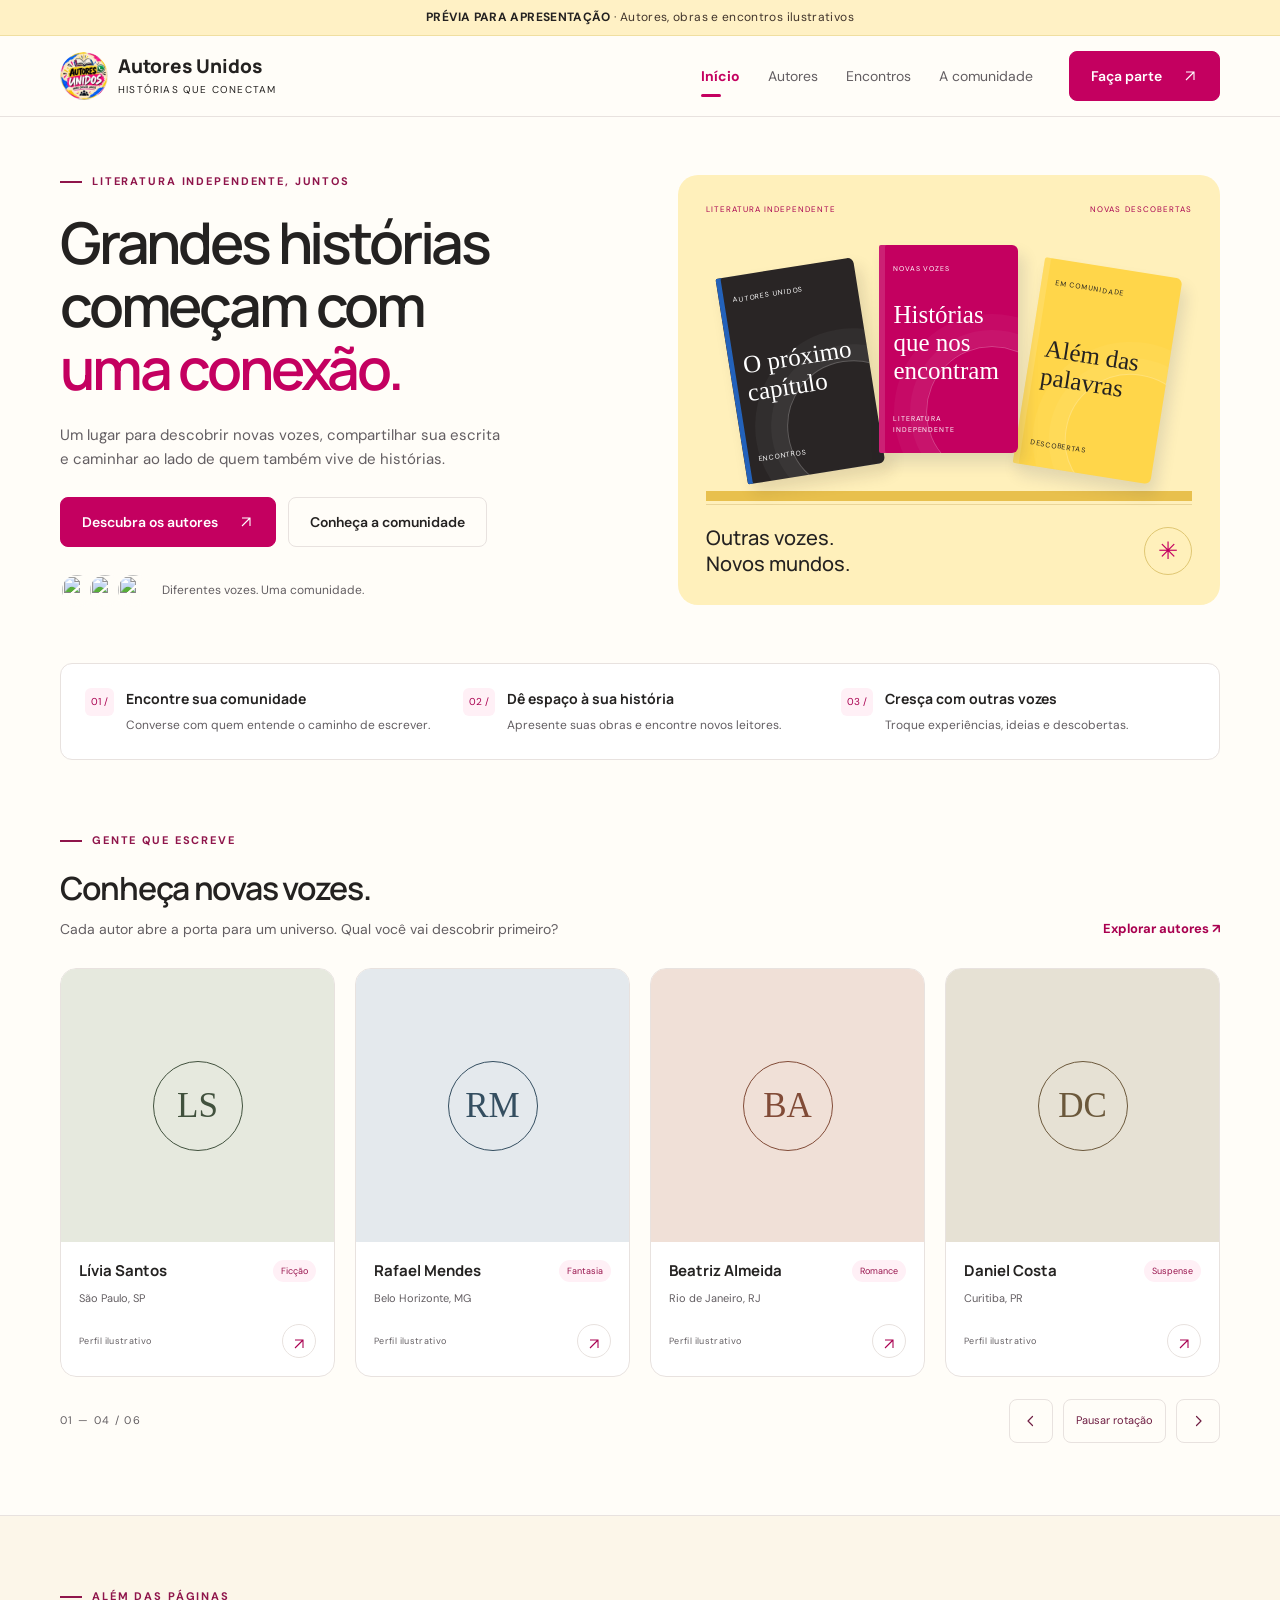
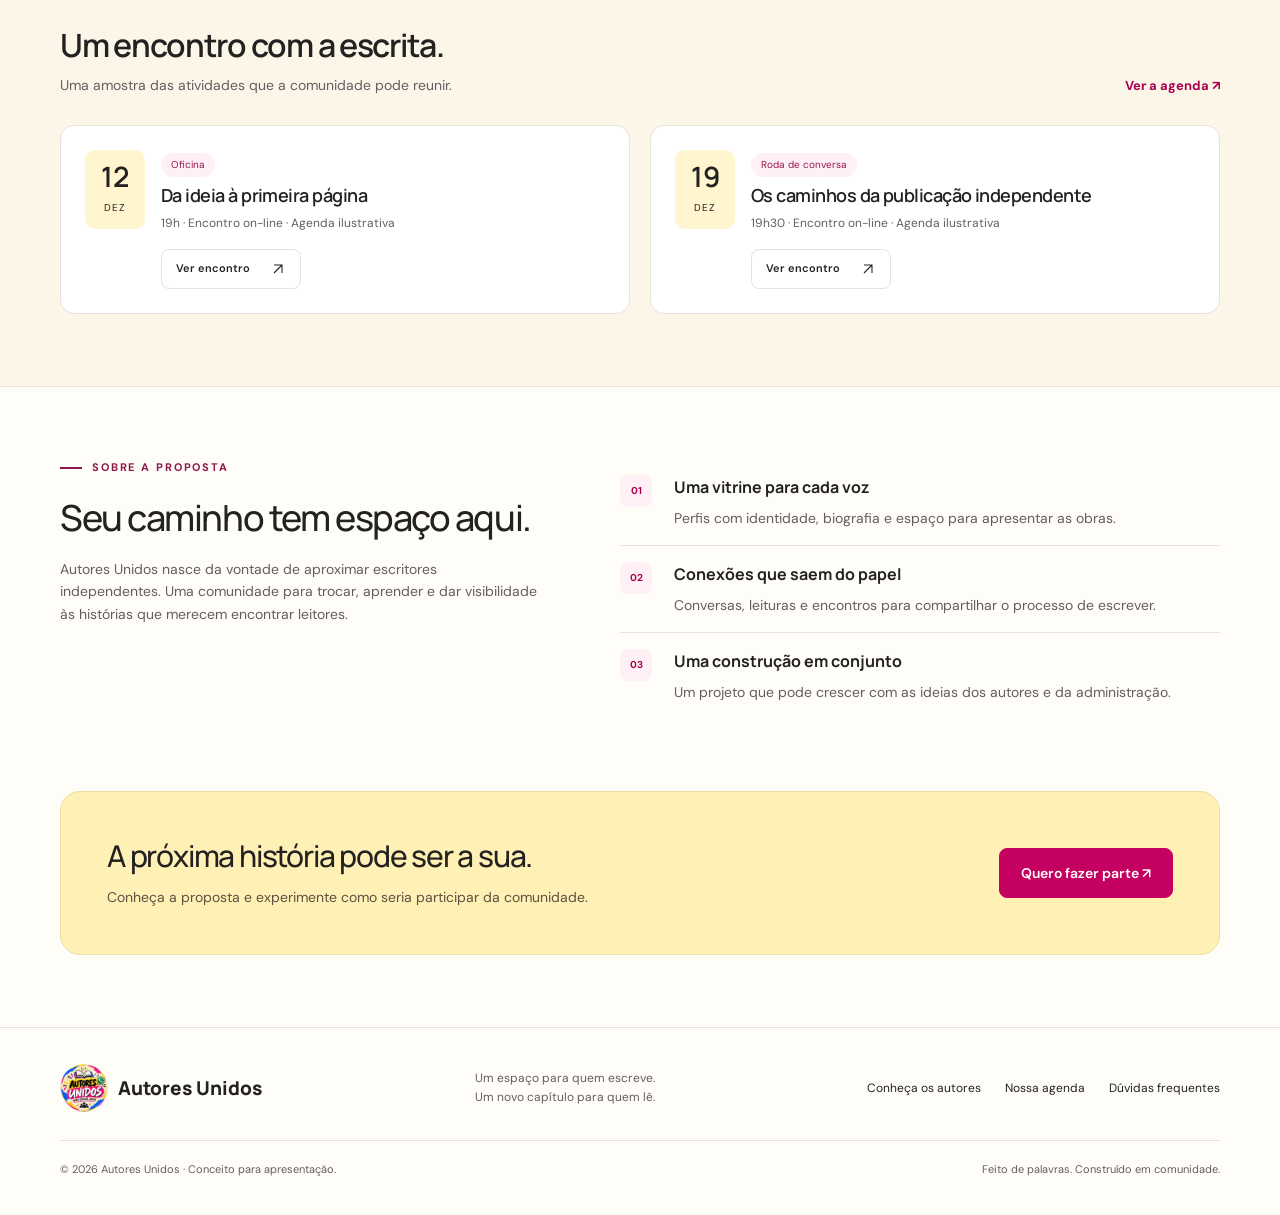
==== index.html @ 0a494c83 "Reequilibra identidade com rosa e amarelo predominantes e títulos em preto" ====
<!doctype html>
<html lang="pt-BR"><head><meta charset="utf-8"><meta name="viewport" content="width=device-width,initial-scale=1"><meta name="theme-color" content="#c40060"><meta name="description" content="Conheça a proposta do Autores Unidos: uma comunidade para descobrir escritores, compartilhar histórias e crescer juntos."><title>Histórias que conectam · Autores Unidos</title><link rel="stylesheet" href="styles.css?v=20261111-pink-yellow-v7"><script src="app.js?v=20261111-pink-yellow-v7" defer></script></head><body data-page="home"><div data-header></div><main id="conteudo">
<div class="wrap"><section class="hero home-hero"><div><div class="eyebrow">Literatura independente, juntos</div><h1>Grandes histórias<br>começam com<br><em>uma conexão.</em></h1><p>Um lugar para descobrir novas vozes, compartilhar sua escrita e caminhar ao lado de quem também vive de histórias.</p><div class="actions"><a class="button" href="autores.html">Descubra os autores <span aria-hidden="true">↗</span></a><a class="button light" href="participar.html">Conheça a comunidade</a></div><div class="hero-foot"><div class="home-avatars" aria-hidden="true"><img src="https://images.unsplash.com/photo-1494790108377-be9c29b29330?auto=format&fit=crop&crop=faces&w=80&h=80&q=80" alt="" width="34" height="34"><img src="https://images.unsplash.com/photo-1506794778202-cad84cf45f1d?auto=format&fit=crop&crop=faces&w=80&h=80&q=80" alt="" width="34" height="34"><img src="https://images.unsplash.com/photo-1531123897727-8f129e1688ce?auto=format&fit=crop&crop=faces&w=80&h=80&q=80" alt="" width="34" height="34"></div><span>Diferentes vozes. Uma comunidade.</span></div></div><div class="studio" aria-label="Ilustração de três livros fictícios"><div class="studio-top"><span>Literatura independente</span><span>Novas descobertas</span></div><div class="book-scene" aria-hidden="true"><div class="book"><small>Autores Unidos</small><strong>O próximo<br>capítulo</strong><small>Encontros</small></div><div class="book"><small>Novas vozes</small><strong>Histórias<br>que nos<br>encontram</strong><small>Literatura independente</small></div><div class="book"><small>Em comunidade</small><strong>Além das<br>palavras</strong><small>Descobertas</small></div></div><div class="studio-bottom"><strong>Outras vozes.<br>Novos mundos.</strong><span aria-hidden="true">✳</span></div></div></section><section class="values home-values" aria-label="Nossos pilares"><div class="value"><span class="number">01 /</span><div><h2>Encontre sua comunidade</h2><p>Converse com quem entende o caminho de escrever.</p></div></div><div class="value"><span class="number">02 /</span><div><h2>Dê espaço à sua história</h2><p>Apresente suas obras e encontre novos leitores.</p></div></div><div class="value"><span class="number">03 /</span><div><h2>Cresça com outras vozes</h2><p>Troque experiências, ideias e descobertas.</p></div></div></section><section class="section"><div class="section-head"><div><div class="eyebrow">Gente que escreve</div><h2>Conheça novas vozes.</h2><p>Cada autor abre a porta para um universo. Qual você vai descobrir primeiro?</p></div><a class="text-link" href="autores.html">Explorar autores ↗</a></div><div class="authors" data-authors="4"></div></section></div>
<section class="agenda-bg section"><div class="wrap"><div class="section-head"><div><div class="eyebrow">Além das páginas</div><h2>Um encontro com a escrita.</h2><p>Uma amostra das atividades que a comunidade pode reunir.</p></div><a class="text-link" href="encontros.html">Ver a agenda ↗</a></div><div class="home-agenda" data-events="2"></div></div></section>
<div class="wrap"><section class="section community home-about"><div><div class="eyebrow">Sobre a proposta</div><h2>Seu caminho tem espaço aqui.</h2><p>Autores Unidos nasce da vontade de aproximar escritores independentes. Uma comunidade para trocar, aprender e dar visibilidade às histórias que merecem encontrar leitores.</p></div><ol class="steps"><li><b>01</b><div><h3>Uma vitrine para cada voz</h3><p>Perfis com identidade, biografia e espaço para apresentar as obras.</p></div></li><li><b>02</b><div><h3>Conexões que saem do papel</h3><p>Conversas, leituras e encontros para compartilhar o processo de escrever.</p></div></li><li><b>03</b><div><h3>Uma construção em conjunto</h3><p>Um projeto que pode crescer com as ideias dos autores e da administração.</p></div></li></ol></section><section class="cta-panel"><div><h2>A próxima história pode ser a sua.</h2><p>Conheça a proposta e experimente como seria participar da comunidade.</p></div><a class="button lime" href="participar.html#cadastro">Quero fazer parte ↗</a></section></div></main><div data-footer></div></body></html>
---- styles.css ----
@import url('https://fonts.googleapis.com/css2?family=DM+Sans:wght@400;500;600;700&family=Manrope:wght@400;500;600;700;800&display=swap');
:root{--paper:#fffdf8;--white:#fff;--ink:#242221;--muted:#635e62;--accent:#a90050;--yellow:#ffd64a;--line:#e8e2df;--pink:#c40060;--soft:#f7f2ee;--radius:16px}*{box-sizing:border-box}body{margin:0;background:var(--paper);color:var(--ink);font-family:'DM Sans',sans-serif;line-height:1.6}h1,h2,h3,p{margin:0}h1,h2,h3,.brand{font-family:Manrope,sans-serif}a{color:inherit;text-decoration:none}button,input,select{font:inherit}button,a,input,select,summary{outline-offset:5px}button{cursor:pointer}button:focus-visible,a:focus-visible,input:focus-visible,select:focus-visible,summary:focus-visible{outline:3px solid var(--pink)}.wrap{width:min(1160px,calc(100% - 64px));margin:auto}.notice{background:var(--accent);color:white;text-align:center;padding:8px 16px;font-size:12px;letter-spacing:.03em}.notice b{color:var(--yellow)}header{border-bottom:1px solid var(--line);background:var(--paper);position:sticky;top:0;z-index:10}.nav{height:86px;display:flex;align-items:center;gap:36px}.brand{font-size:19px;font-weight:800;display:inline-flex;align-items:center;gap:10px;line-height:1.15}.brand svg{width:36px;height:36px;flex-shrink:0}.brand small{display:block;font:10px 'DM Sans',sans-serif;letter-spacing:.17em;margin-top:5px;text-transform:uppercase}.nav nav{display:flex;gap:28px;margin-left:auto;align-items:center}.nav nav a{font-size:14px;color:var(--muted)}.nav nav a[aria-current=page]{color:var(--accent);font-weight:700}.button{display:inline-flex;align-items:center;justify-content:center;gap:20px;background:var(--accent);color:#fff;border:1px solid var(--accent);border-radius:8px;padding:13px 21px;font-size:14px;font-weight:600;min-height:48px;transition:background .18s,transform .18s}.button:hover{background:#a30050;transform:translateY(-2px)}.button.light{background:transparent;color:var(--ink);border-color:var(--line)}.button.light:hover{background:var(--soft)}.button.lime{background:var(--yellow);border-color:var(--yellow);color:var(--accent)}.menu{display:none;background:none;border:1px solid var(--line);border-radius:8px;padding:9px 13px;margin-left:auto}.eyebrow{font-size:11px;letter-spacing:.17em;text-transform:uppercase;font-weight:700;color:var(--accent);display:flex;align-items:center;gap:10px;margin-bottom:20px}.eyebrow:before{content:'';width:22px;height:2px;background:currentColor}h1{font-size:clamp(38px,5.3vw,66px);line-height:1.09;letter-spacing:-.055em;font-weight:600}h1 em{font-style:normal;color:var(--accent)}.hero{display:grid;grid-template-columns:1.05fr 1fr;gap:60px;align-items:center;padding:70px 0}.hero p{color:var(--muted);font-size:16px;max-width:440px;margin:24px 0 28px}.actions{display:flex;gap:12px;flex-wrap:wrap}.hero-foot{display:flex;align-items:center;gap:12px;margin-top:30px;font-size:12px;color:var(--muted)}.dots{display:flex;padding-left:5px}.dots i{width:28px;height:28px;display:grid;place-items:center;font-style:normal;background:var(--accent);color:#fff;border:2px solid var(--paper);border-radius:50%;margin-left:-5px;font-size:9px}.dots i:nth-child(2){background:var(--pink)}.dots i:nth-child(3){background:#a90050}.studio{background:#fff1c8;min-height:450px;border-radius:100px 16px 16px 16px;padding:36px 30px 22px;position:relative;display:flex;flex-direction:column;justify-content:space-between}.studio-top{display:flex;justify-content:flex-end;color:var(--accent);font-size:10px;text-transform:uppercase;letter-spacing:.16em}.book-scene{display:flex;align-items:center;justify-content:center;gap:12px;padding:40px 12px 28px;position:relative;border-bottom:12px solid #e9bd37}.book{aspect-ratio:2/3;width:140px;border-radius:2px 6px 6px 2px;box-shadow:inset 6px 0 0 #ffffff20,6px 10px 15px #17285620;display:flex;flex-direction:column;justify-content:space-between;padding:18px 14px;background:var(--accent);color:#f7f0d9;position:relative;overflow:hidden}.book small{font-size:7px;letter-spacing:.12em;text-transform:uppercase;position:relative;z-index:1}.book strong{font-family:Georgia,serif;font-weight:400;line-height:1.12;font-size:25px;position:relative;z-index:1}.book:after{content:'';width:130px;height:130px;border:1px solid #ffffff40;border-radius:50%;position:absolute;bottom:-25px;right:-40px;box-shadow:0 0 0 16px #ffffff0a,0 0 0 32px #ffffff0a}.book:nth-child(1){transform:rotate(-9deg) translateY(12px);background:#b45435}.book:nth-child(2){transform:translateY(-10px);z-index:1}.book:nth-child(3){transform:rotate(9deg) translateY(12px);background:#d5b56b;color:#352f23}.book-scene .book{width:30%;min-width:0}.studio-bottom{display:flex;align-items:center;justify-content:space-between;padding-top:24px;font-size:12px;color:var(--accent);gap:16px}.studio-bottom strong{font-family:Manrope;font-size:20px;font-weight:500;line-height:1.3}.studio-bottom span{width:48px;height:48px;border:1px solid #dec778;border-radius:50%;display:grid;place-items:center;font-size:24px;flex:none}.values{border-top:1px solid var(--line);border-bottom:1px solid var(--line);display:grid;grid-template-columns:repeat(3,1fr);padding:26px 0;gap:32px}.value{display:flex;gap:18px;align-items:flex-start}.value .number{font-size:12px;color:var(--pink);padding-top:3px}.value h2{font-size:16px;margin-bottom:5px}.value p{font-size:13px;color:var(--muted)}.section{padding:72px 0}.section-head{display:flex;align-items:flex-end;justify-content:space-between;gap:20px;margin-bottom:28px}.section-head h2{font-size:32px;font-weight:600;letter-spacing:-.04em;line-height:1.2}.section-head p{color:var(--muted);font-size:14px;margin-top:10px}.text-link{font-size:13px;color:var(--accent);font-weight:700;white-space:nowrap}.text-link:hover{text-decoration:underline}.authors{display:grid;grid-template-columns:repeat(4,1fr);gap:20px}.author{background:var(--white);border:1px solid var(--line);border-radius:var(--radius);overflow:hidden}.portrait{height:164px;background:var(--soft);display:flex;align-items:center;justify-content:center;position:relative;overflow:hidden}.portrait .monogram{width:90px;height:90px;border:1px solid currentColor;border-radius:50%;display:grid;place-items:center;font-family:Georgia,serif;font-size:35px}.portrait:after{content:'';position:absolute;width:220px;height:220px;border:1px solid currentColor;opacity:.13;border-radius:50%;top:65px;left:-80px}.portrait small{position:absolute;top:12px;left:14px;font-size:9px;letter-spacing:.1em;text-transform:uppercase}.author-body{padding:20px}.author h3{font-size:16px}.author p{font-size:12px;color:var(--muted);margin:6px 0 18px}.tag{border:1px solid var(--line);border-radius:20px;font-size:10px;padding:3px 9px;display:inline-block}.author-bottom{display:flex;align-items:center;justify-content:space-between;gap:12px}.icon-button{border:1px solid var(--line);border-radius:50%;width:34px;height:34px;background:none;color:var(--accent);display:grid;place-items:center}.icon-button:hover{background:var(--yellow)}.agenda-bg{background:#faf5ee;border-block:1px solid var(--line)}.event{display:grid;grid-template-columns:70px 1fr auto;gap:28px;align-items:center;padding:24px 0;border-top:1px solid #e8e2df}.date{border:1px solid #e8dfd5;border-radius:10px;text-align:center;padding:10px 0;color:var(--accent)}.date strong{font:600 28px Manrope;display:block;line-height:1.2}.date span{font-size:10px;text-transform:uppercase;letter-spacing:.1em}.event h3{font-size:18px;font-weight:600;margin:7px 0}.event p{font-size:12px;color:var(--muted)}.event .tag{background:var(--paper)}.event>button{font-size:13px}.community{display:grid;grid-template-columns:.8fr 1fr;gap:80px;align-items:start}.community h2{font-size:38px;font-weight:500;line-height:1.15;letter-spacing:-.04em;margin-bottom:20px}.community p{color:var(--muted);font-size:14px}.steps{list-style:none;padding:0;margin:0}.steps li{display:flex;gap:22px;padding:20px 0;border-top:1px solid var(--line)}.steps b{color:var(--pink);font-size:13px}.steps h3{font-size:17px;margin-bottom:6px}.cta-panel{background:var(--accent);border-radius:20px;padding:46px;display:flex;align-items:center;justify-content:space-between;gap:28px;color:#fff;margin-bottom:72px}.cta-panel h2{font-size:30px;font-weight:500;letter-spacing:-.04em;line-height:1.2}.cta-panel p{font-size:14px;color:#e2eaff;margin-top:12px;max-width:500px}.cta-panel .button{flex:none}footer{border-top:1px solid var(--line);padding:36px 0}.footer-top{display:flex;align-items:center;justify-content:space-between;gap:24px}.footer-top p{font-size:12px;color:var(--muted);max-width:260px}.footer-links{display:flex;gap:24px;font-size:12px}.footer-bottom{border-top:1px solid var(--line);margin-top:28px;padding-top:20px;display:flex;justify-content:space-between;gap:16px;font-size:11px;color:var(--muted)}.page-head{padding:60px 0 34px;max-width:760px}.page-head h1{font-size:46px}.page-head p{color:var(--muted);margin-top:18px}.toolbar{display:flex;gap:12px;flex-wrap:wrap;margin-bottom:24px}.toolbar label{flex:1;min-width:180px}.toolbar input,.toolbar select{width:100%;min-height:48px;padding:12px 16px;border:1px solid var(--line);background:white;border-radius:8px;color:var(--ink)}.toolbar select{width:auto;min-width:160px}.sr-only{position:absolute;width:1px;height:1px;padding:0;overflow:hidden;clip:rect(0,0,0,0);white-space:nowrap;border:0}.results{font-size:12px;color:var(--muted);margin-bottom:20px}.empty{padding:40px;border:1px dashed var(--line);border-radius:12px;text-align:center;grid-column:1/-1}.participation{display:grid;grid-template-columns:1fr 1fr;gap:60px;padding-bottom:72px}.form-box{background:white;padding:32px;border:1px solid var(--line);border-radius:16px}.form-box h2{font-size:22px;margin-bottom:12px}.form-box p{font-size:13px;color:var(--muted);margin-bottom:24px}.field{display:block;margin:18px 0;font-size:13px;font-weight:600}.field input,.field select{display:block;width:100%;margin-top:8px;padding:12px;border:1px solid var(--line);border-radius:8px;min-height:48px;background:white;color:var(--ink)}.check{font-size:12px;display:flex;gap:10px;align-items:flex-start;margin:20px 0;color:var(--muted)}.check input{margin-top:4px}.form-box .button{width:100%}.success{border-left:3px solid var(--accent);background:var(--soft);padding:18px;margin-top:20px;font-size:14px}details{border-top:1px solid var(--line);padding:20px 0}summary{cursor:pointer;font-weight:600;font-size:14px}details p{margin-top:12px!important}.faq{margin-top:32px}.faq h2{margin-bottom:20px}dialog{border:1px solid var(--line);border-radius:18px;padding:0;width:min(560px,calc(100% - 32px));max-height:85dvh;color:var(--ink);background:var(--paper)}dialog::backdrop{background:#111d38c4;backdrop-filter:blur(4px)}.modal-head{display:flex;justify-content:space-between;align-items:center;padding:18px 24px;border-bottom:1px solid var(--line)}.modal-head p{font-size:11px;letter-spacing:.1em;text-transform:uppercase;color:var(--muted)}.modal-body{padding:28px}.modal-body h2{font-size:28px;letter-spacing:-.04em;line-height:1.2;margin:16px 0}.modal-body p{font-size:14px;color:var(--muted);margin:12px 0}.modal-body h3{font-size:16px;margin:24px 0 10px}.modal-body ul{padding-left:20px;font-size:14px;color:var(--muted)}.modal-body .book{width:110px;margin:16px 0}.modal-body .button{margin-top:12px}.demo-note{font-size:11px!important;background:#fff1c8;padding:12px;border-radius:6px;color:var(--accent)!important}.skip{position:fixed;top:-60px;left:12px;z-index:100;background:white;padding:10px}.skip:focus{top:10px}.catalogue{padding-bottom:72px}
@media(min-width:1500px){.hero{padding-block:90px}}@media(max-width:1000px){.hero{gap:30px}.studio{min-height:400px;padding:26px 20px}.book strong{font-size:20px}.authors{grid-template-columns:repeat(2,1fr)}.community{gap:40px}.nav{gap:20px}.nav nav{gap:18px}.nav>.button{padding-inline:14px}}@media(max-width:760px){.wrap{width:calc(100% - 40px)}.nav{height:72px}.nav>.button{display:none}.menu{display:block}.nav nav{display:none;position:absolute;top:72px;left:0;right:0;background:var(--paper);border-bottom:1px solid var(--line);padding:20px;flex-direction:column;align-items:stretch;gap:0}.nav nav.open{display:flex}.nav nav a{padding:12px}.hero{grid-template-columns:1fr;padding:42px 0;gap:34px}h1{max-width:540px}.hero p{max-width:100%}.studio{min-height:360px;border-radius:60px 12px 12px}.book-scene{max-width:420px;width:100%;margin:auto}.book strong{font-size:25px}.values{grid-template-columns:1fr;gap:22px}.value p{max-width:420px}.section{padding:46px 0}.section-head h2{font-size:28px}.section-head{align-items:start}.event{grid-template-columns:60px 1fr;gap:18px}.event>button{grid-column:2;justify-self:start;padding:8px 14px;min-height:44px}.community,.participation{grid-template-columns:1fr;gap:30px}.community h2{font-size:32px}.cta-panel{padding:28px;flex-direction:column;align-items:flex-start;margin-bottom:46px}.footer-top{flex-wrap:wrap}.footer-links{width:100%;flex-wrap:wrap}.footer-bottom{flex-direction:column}.page-head{padding-top:40px}.page-head h1{font-size:38px}.participation{padding-bottom:46px}.form-box{padding:24px}}@media(max-width:400px){.wrap{width:calc(100% - 32px)}.authors{grid-template-columns:1fr}.section-head{flex-direction:column;gap:12px}.book strong{font-size:20px}.studio{min-height:330px}.studio-bottom strong{font-size:18px}.studio-top{font-size:9px}.actions .button{width:100%}.toolbar select{width:100%}.brand{font-size:17px}.notice{font-size:10px}.cta-panel h2{font-size:26px}}@media(prefers-reduced-motion:reduce){*,*:before,*:after{scroll-behavior:auto!important;transition:none!important}}

/* Portraits are illustrative stock photographs for the presentation. */
.portrait{height:210px}.portrait img{position:absolute;inset:0;width:100%;height:100%;object-fit:cover;object-position:center top;display:block}.portrait img[hidden]{display:none}.portrait:after{display:none}.portrait small{z-index:1;background:#ffffffed;padding:4px 8px;border-radius:4px;color:var(--accent)}.profile-portrait{height:240px;overflow:hidden;border-radius:10px;margin-bottom:22px;background:var(--soft)}.profile-portrait img{display:block;width:100%;height:100%;object-fit:cover;object-position:center top}@media(max-width:400px){.portrait{height:240px}}

/* Homepage carousel keeps the catalogue unchanged. */
.carousel-viewport{overflow:hidden;border-radius:var(--radius)}.home-carousel .authors{display:flex;gap:20px;transition:transform .55s ease;will-change:transform}.home-carousel .author{flex:0 0 calc((100% - 60px)/4);min-width:0}.carousel-controls{display:flex;justify-content:space-between;align-items:center;gap:16px;margin-top:22px}.carousel-count{font-size:11px;letter-spacing:.12em;color:var(--muted);font-variant-numeric:tabular-nums}.carousel-buttons{display:flex;gap:10px;align-items:center}.carousel-button,.carousel-pause{border:1px solid var(--line);background:transparent;color:var(--accent);border-radius:8px;min-height:44px}.carousel-button{width:44px;display:grid;place-items:center}.carousel-button svg{width:18px;height:18px;fill:none;stroke:currentColor;stroke-width:1.6;stroke-linecap:round;stroke-linejoin:round}.carousel-pause{font-size:11px;padding:0 12px}.carousel-button:hover,.carousel-pause:hover{background:var(--soft)}@media(max-width:1000px){.home-carousel .author{flex-basis:calc((100% - 20px)/2)}}@media(max-width:400px){.home-carousel .author{flex-basis:100%}.carousel-controls{gap:8px}.carousel-buttons{gap:6px}.carousel-pause{padding-inline:8px}.carousel-count{font-size:10px}}[id]{scroll-margin-top:100px}
/* Editorial layouts for agenda and community. */
.subpage-intro{display:grid;grid-template-columns:1.15fr 1fr;gap:80px;align-items:end;padding:56px 0 40px}.subpage-intro h1{font-size:clamp(38px,4.6vw,56px)}.intro-aside{padding-bottom:6px}.intro-aside p{font-size:15px;color:var(--muted);max-width:420px;margin-bottom:20px}.featured-event{display:grid;grid-template-columns:.8fr 1.2fr;background:#faf5ee;border:1px solid var(--line);border-radius:20px;overflow:hidden}.featured-visual{background:var(--accent);color:var(--yellow);padding:28px;display:flex;align-items:center;flex-direction:column;justify-content:space-between;gap:24px;position:relative;overflow:hidden}.visual-label{font-size:9px;letter-spacing:.2em;z-index:1}.calendar-art{width:180px;background:var(--paper);color:var(--accent);border-radius:12px;box-shadow:12px 12px 0 #d6ad35;transform:rotate(-7deg);text-align:center;padding-bottom:18px;z-index:1}.calendar-art>span{display:block;border-bottom:1px solid var(--line);padding:12px;font-size:11px;letter-spacing:.2em}.calendar-art strong{font:500 96px/1.3 Manrope;letter-spacing:-.07em;padding-right:5px}.calendar-art small{display:block;font-size:10px;letter-spacing:.12em}.visual-caption{font-size:10px;color:#fbeaf1;z-index:1}.featured-visual:after{content:'';position:absolute;width:340px;height:340px;border:1px solid #ffffff1f;border-radius:50%;left:-170px;top:40px;box-shadow:0 0 0 50px #ffffff05,0 0 0 100px #ffffff05}.featured-copy{padding:40px 44px}.featured-copy .eyebrow{font-size:10px;margin-bottom:18px}.featured-copy h2{font-size:30px;line-height:1.2;font-weight:500;letter-spacing:-.035em}.featured-copy>p{font-size:14px;color:var(--muted);margin-top:18px;max-width:460px}.featured-meta{display:flex;flex-wrap:wrap;gap:8px 16px;margin:22px 0;font-size:10px;color:var(--accent)}.featured-meta span+span:before{content:'·';margin-right:16px}.agenda-filter{display:flex;flex-direction:column;gap:8px;min-width:215px}.agenda-filter label{font-size:11px;color:var(--muted)}.agenda-filter select{min-height:44px;border:1px solid var(--line);border-radius:8px;padding:10px 14px;background:white;color:var(--ink);font-size:13px}.meeting-grid{display:grid;grid-template-columns:repeat(3,1fr);gap:20px}.meeting-card{background:white;border:1px solid var(--line);border-radius:14px;padding:24px;display:flex;flex-direction:column;min-width:0}.meeting-top{display:flex;align-items:center;justify-content:space-between;gap:12px}.meeting-index{font-size:11px;color:#6b6268}.meeting-card .tag{background:var(--soft);border-color:transparent;font-size:10px}.meeting-date{display:flex;gap:12px;align-items:center;margin:24px 0 20px;color:var(--accent)}.meeting-date>strong{font:500 54px/1 Manrope;letter-spacing:-.07em}.meeting-date>span{font-size:11px;line-height:1.3;letter-spacing:.08em}.meeting-date small{display:block;font-size:10px;color:var(--muted);margin-top:5px}.meeting-card h3{font-size:20px;line-height:1.3;letter-spacing:-.035em;margin-bottom:14px}.meeting-card>p{font-size:13px;color:var(--muted);margin-bottom:24px}.meeting-bottom{margin-top:auto;padding-top:18px;border-top:1px solid var(--line);display:flex;align-items:center;gap:12px;justify-content:space-between}.meeting-bottom>span{font-size:10px;color:var(--muted)}.meeting-bottom .icon-button{width:40px;height:40px;flex:none}.meeting-bottom svg{width:16px;height:16px;fill:none;stroke:currentColor;stroke-width:1.5}.agenda-disclaimer{font-size:11px;color:var(--muted);margin-top:18px}.quiet-cta{padding:28px 0 48px;display:flex;gap:28px;align-items:center;justify-content:space-between;border-top:1px solid var(--line)}.quiet-cta h2{font-size:23px;line-height:1.3;font-weight:500;letter-spacing:-.03em}.quiet-cta p{font-size:13px;color:var(--muted);margin-top:10px}.quiet-cta .button{flex:none}.community-intro{display:grid;grid-template-columns:1.15fr 1fr;gap:64px;padding:56px 0 48px;align-items:center}.community-intro h1{font-size:clamp(36px,4.4vw,54px)}.community-intro>div>p{font-size:15px;color:var(--muted);margin:22px 0 26px;max-width:475px}.community-intro .actions{align-items:center;gap:22px}.community-board{background:#fff2c9;border-radius:16px;padding:28px;color:var(--accent)}.board-top{display:flex;align-items:center;justify-content:space-between;gap:16px;font-size:8px;letter-spacing:.13em;border-bottom:1px solid #e8d99d;padding-bottom:20px}.board-words{display:flex;flex-direction:column;font:500 clamp(25px,3vw,38px)/1.3 Manrope;letter-spacing:-.055em;padding:24px 0}.board-words>span:nth-child(2){color:#a90050}.board-words em{font:italic 1.1em Georgia;color:var(--pink)}.board-bottom{border-top:1px solid #e8d99d;padding-top:18px;display:flex;gap:16px;align-items:center}.board-bottom p{font-size:11px;line-height:1.5}.board-avatars{display:flex;padding-left:6px;flex:none}.board-avatars img{border-radius:50%;border:2px solid #fff2c9;object-fit:cover;margin-left:-6px}.community-benefits{border-block:1px solid var(--line);padding:30px 0;display:grid;grid-template-columns:repeat(3,1fr);gap:32px}.benefit-index{font-size:9px;letter-spacing:.12em;color:var(--pink)}.community-benefits h2{font-size:19px;font-weight:600;line-height:1.3;letter-spacing:-.03em;margin:14px 0 12px;max-width:260px}.community-benefits p{font-size:13px;color:var(--muted);max-width:310px}.join-layout{padding:64px 0;display:grid;grid-template-columns:1fr 1fr;gap:80px;align-items:start}.join-intro{padding-top:20px}.join-intro h2{font-size:36px;font-weight:500;letter-spacing:-.045em;line-height:1.2}.join-intro>p{font-size:14px;color:var(--muted);margin:20px 0 28px;max-width:420px}.join-checklist{padding:0;margin:0 0 28px;list-style:none;display:grid;gap:20px}.join-checklist li{display:flex;gap:14px;align-items:flex-start}.join-checklist li>span{width:28px;height:28px;border-radius:50%;background:var(--soft);display:grid;place-items:center;font-size:11px;color:var(--accent);flex:none}.join-checklist strong{font-size:13px}.join-checklist p{font-size:12px;color:var(--muted);margin-top:4px}.join-layout .form-box{padding:28px}.join-layout .form-box>p{margin-bottom:16px}.join-layout .field{margin:16px 0;font-size:12px}.join-layout .field input,.join-layout .field select{font-size:13px}.community-faq{padding:40px 0 64px;border-top:1px solid var(--line);display:grid;grid-template-columns:1fr 1.4fr;gap:80px}.community-faq h2{font-size:30px;font-weight:500;line-height:1.2;letter-spacing:-.04em}.community-faq>div>p{font-size:13px;color:var(--muted);margin-top:18px}.community-faq details:first-child{border-top:0;padding-top:0}.community-faq details p{font-size:13px;color:var(--muted)}.community-faq summary{font-size:13px}
/* Vector arrows avoid missing-glyph boxes on different operating systems. */
.button span[aria-hidden=true]{font-size:0;display:inline-block;width:16px;height:16px;flex:none;background:currentColor;mask:url("data:image/svg+xml,%3Csvg xmlns='http://www.w3.org/2000/svg' viewBox='0 0 24 24'%3E%3Cpath d='M6 18 18 6M6 6h12v12' fill='none' stroke='black' stroke-width='1.6'/%3E%3C/svg%3E") center/contain no-repeat}.icon-button[data-author]{font-size:0}.icon-button[data-author]:after{content:'';display:block;width:16px;height:16px;background:currentColor;mask:url("data:image/svg+xml,%3Csvg xmlns='http://www.w3.org/2000/svg' viewBox='0 0 24 24'%3E%3Cpath d='M6 18 18 6M6 6h12v12' fill='none' stroke='black' stroke-width='1.6'/%3E%3C/svg%3E") center/contain no-repeat}
@media(max-width:1000px){.subpage-intro{gap:40px}.featured-copy{padding:32px}.meeting-card{padding:20px}.meeting-card h3{font-size:18px}.community-intro{gap:36px}.join-layout,.community-faq{gap:40px}.board-top{font-size:7px}.board-words{font-size:32px}}
@media(max-width:760px){.subpage-intro{grid-template-columns:1fr;gap:20px;padding:36px 0 28px}.subpage-intro h1{font-size:40px}.intro-aside p{max-width:560px;font-size:14px}.featured-event{grid-template-columns:1fr}.featured-visual{min-height:290px;padding:24px}.calendar-art{width:150px}.calendar-art strong{font-size:76px}.calendar-art>span{padding:8px}.featured-copy{padding:28px}.featured-copy h2{font-size:27px}.meeting-grid{grid-template-columns:1fr}.meeting-card{padding:24px}.meeting-card h3{font-size:22px}.meeting-date{margin-block:20px 16px}.agenda-section .section-head{flex-direction:column;align-items:stretch}.agenda-filter{max-width:100%}.quiet-cta{flex-direction:column;align-items:flex-start;padding-bottom:36px}.quiet-cta h2{font-size:22px}.community-intro{grid-template-columns:1fr;padding:36px 0;gap:30px}.community-intro h1{font-size:38px}.community-board{padding:24px}.board-words{font-size:37px}.community-benefits{grid-template-columns:1fr;gap:24px;padding-block:28px}.community-benefits h2,.community-benefits p{max-width:none}.community-benefits h2{margin-block:10px}.join-layout{grid-template-columns:1fr;padding:40px 0;gap:28px}.join-intro{padding:0}.join-intro h2{font-size:31px}.join-layout .form-box{padding:24px}.community-faq{grid-template-columns:1fr;gap:30px;padding-bottom:40px}.community-faq h2 br{display:none}.board-top{font-size:8px}}
@media(max-width:400px){.community-intro h1,.subpage-intro h1{font-size:34px}.community-intro .actions{align-items:flex-start;flex-direction:column;gap:16px}.board-top{flex-direction:column;align-items:flex-start;gap:8px}.board-words{font-size:32px}.featured-copy{padding:24px}.featured-copy h2{font-size:24px}.featured-meta{gap:8px}.featured-meta span+span:before{margin-right:8px}.meeting-card h3{font-size:20px}.quiet-cta .button{width:100%;font-size:13px}}

/* Taller portrait frames preserve the face-focused source framing. */
.portrait{height:auto;aspect-ratio:1/1}.profile-portrait{height:320px}.profile-portrait img{object-fit:contain;background:var(--soft)}@media(max-width:400px){.portrait{height:auto;aspect-ratio:1/1}}
/* Autores Unidos identity: pink and yellow lead; blue is a minor detail of the original mark. */
.brand-logo{width:48px;height:48px;object-fit:contain;border-radius:50%;flex:none}.nav{height:80px}.button{background:var(--pink);border-color:var(--pink)}.button:hover{background:#a30050;border-color:#a30050}.button.light{background:transparent;border-color:var(--line);color:var(--ink)}.button.light:hover{background:var(--soft);border-color:var(--line)}.button.lime{background:var(--yellow);border-color:var(--yellow);color:#242221}.button.lime:hover{background:#ffcc22;border-color:#ffcc22}.notice{background:#fff1c5}.notice b{color:#242221}.nav nav a[aria-current=page]{position:relative;color:var(--accent)}.nav nav a[aria-current=page]:after{content:'';height:3px;width:20px;background:var(--pink);position:absolute;left:0;bottom:-10px;border-radius:2px}.nav nav a:hover,.text-link:hover{color:var(--pink)}.brand small{letter-spacing:.12em}.home-hero{padding:56px 0;gap:48px}.home-hero h1{font-size:clamp(40px,4.5vw,60px);font-weight:600;line-height:1.1}.home-hero h1 em{color:var(--pink)}.home-hero p{margin:22px 0 26px;max-width:440px;font-size:15px}.home-hero .studio{background:#fff0bb;border-radius:20px;min-height:430px;padding:28px}.studio-top{justify-content:space-between;gap:20px;font-size:8px;letter-spacing:.13em}.studio-bottom{border-top:1px solid #ead599;color:var(--ink);padding-top:20px}.studio-bottom>span{color:var(--pink);border-color:#e0c773}.book-scene{padding-top:36px;padding-bottom:28px;border-bottom:10px solid #e8c04d;gap:12px}.book-scene .book:nth-child(1){background:#a90050;color:white}.book-scene .book:nth-child(2){background:#c40060;color:white}.book-scene .book:nth-child(3){background:#ffd64a;color:#242221}.home-avatars{display:flex;padding-left:6px}.home-avatars img{object-fit:cover;border-radius:50%;border:2px solid var(--paper);margin-left:-6px}.hero-foot{gap:12px;margin-top:26px}.home-values{background:white;border:1px solid var(--line);border-radius:12px;padding:24px;gap:24px}.home-values .number{background:#fff0f6;color:var(--pink);border-radius:6px;padding:6px;font-size:10px}.home-values .value{gap:12px}.home-values h2{font-size:14px}.home-values p{font-size:12px}.home-agenda{display:grid;grid-template-columns:1fr 1fr;gap:20px}.home-agenda .event{grid-template-columns:60px 1fr;background:white;border:1px solid var(--line);border-radius:14px;padding:24px;gap:16px}.home-agenda .event h3{font-size:18px;line-height:1.3;letter-spacing:-.03em}.home-agenda .event>button{grid-column:2;justify-self:start;min-height:40px;padding:8px 14px;font-size:11px}.home-agenda .date{align-self:start;background:#fff5ce;border:0;color:#242221}.home-agenda .tag{background:#fff0f6;border-color:transparent;color:var(--accent)}.home-about .steps li{border-top:0;padding:16px 0}.home-about .steps li+li{border-top:1px solid var(--line)}.home-about .steps b{background:#fff0f6;width:32px;height:32px;display:grid;place-items:center;flex:none;border-radius:8px;font-size:10px}.home-about .steps h3{font-size:16px}.home-about h2{font-size:36px}.author{transition:border-color .2s,box-shadow .2s}.author:hover{border-color:#e0b4c7;box-shadow:0 8px 26px #24222109}.author-body{padding:18px}.author-title{display:flex;align-items:center;justify-content:space-between;gap:8px}.author-title h3{font-size:15px;line-height:1.3}.author-title .tag{font-size:9px;padding:3px 7px;white-space:nowrap;flex:none;background:#fff0f6;border-color:transparent;color:var(--accent)}.author p.author-city{font-size:11px;margin:8px 0 16px}.profile-note{font-size:9px;color:var(--muted);letter-spacing:.04em}.authors-intro{display:grid;grid-template-columns:1.3fr 1fr;align-items:center;gap:70px;padding:52px 0 38px}.authors-intro h1{font-size:clamp(36px,4.2vw,52px);line-height:1.13}.authors-intro p{font-size:14px;color:var(--muted);max-width:520px;margin-top:20px}.authors-invitation{border-left:3px solid var(--yellow);padding:10px 0 10px 30px}.authors-invitation>span{display:block;font-size:9px;color:var(--accent);letter-spacing:.15em;margin-bottom:16px}.authors-invitation strong{font:500 28px/1.3 Manrope;letter-spacing:-.04em;display:block;margin-bottom:20px}.authors-invitation a{font-size:11px}.discovery-search{padding:26px 28px;background:#a90050;color:white;border-radius:14px}.discovery-search h2{font-size:21px;font-weight:500;letter-spacing:-.025em}.discovery-search p{font-size:12px;color:#635e62;margin-top:7px}.discovery-search .toolbar{margin:20px 0 0;gap:12px;flex-wrap:nowrap}.discovery-search input{min-height:50px;font-size:13px}.discovery-search select{font-size:13px;min-height:50px;width:210px}.discovery-search input::placeholder{color:#6b6268}.catalogue-heading{display:flex;justify-content:space-between;align-items:center;gap:20px;margin:24px 0}.catalogue-heading .results{margin:0}.clear-filters{background:none;border:0;color:var(--accent);font-size:12px;text-decoration:underline;text-underline-offset:3px;padding:8px 0}.clear-filters:hover{color:var(--pink)}.catalogue-grid{grid-template-columns:repeat(3,minmax(0,1fr));gap:24px}.catalog-author .author-body{padding:22px;display:flex;flex-direction:column;flex:1}.catalog-author{display:flex;flex-direction:column}.catalog-author .author-title h3{font-size:18px}.catalog-author .portrait{flex:none}.catalog-author p.author-bio{font-size:12px;line-height:1.6;color:var(--muted);margin:0 0 20px}.author-book{border-top:1px solid var(--line);padding-top:16px;margin-top:auto;margin-bottom:20px}.author-book small{font-size:9px;color:var(--muted);display:block;margin-bottom:5px}.author-book strong{font-size:12px;font-weight:500}.catalog-author .author-bottom{border-top:1px solid var(--line);padding-top:14px}.profile-button{display:inline-flex;align-items:center;gap:12px;border:0;background:none;color:var(--accent);font-size:11px;font-weight:600;padding:8px 0}.profile-button:hover{color:var(--pink)}.profile-button span{font-family:Arial,sans-serif}.catalogue .empty h3{font-size:20px;font-weight:500}.catalogue .empty p{font-size:13px;color:var(--muted);margin-top:10px}.community-board{color:var(--ink)}.board-words>span:nth-child(2){color:var(--accent)}.board-words em{color:var(--pink)}.board-top,.board-bottom{border-color:#e2d59d}.board-avatars img{border-color:#fff2c9}.board-bottom p{color:var(--muted)}.calendar-art{color:var(--accent)}.featured-event{background:#fffbf2}.featured-visual{background:#a90050}.date{color:var(--accent)}.cta-panel{background:#a90050}.cta-panel p{color:#fbeaf1}.success{background:#fff1f7}.demo-note{background:#fff4d2;color:#242221!important}.community-intro h1 em{color:var(--pink)}
@media(max-width:1000px){.home-hero{gap:28px}.home-hero .studio{padding:22px;min-height:400px}.home-values{padding:22px}.catalogue-grid{grid-template-columns:repeat(2,minmax(0,1fr))}.authors-intro{gap:36px}.authors-invitation strong{font-size:24px}.author-title{flex-wrap:wrap}.home-carousel .author-title .tag{font-size:9px}.studio-top{font-size:7px}.home-agenda .event{padding:20px}}
@media(max-width:760px){.nav{height:72px}.brand-logo{width:44px;height:44px}.nav nav a[aria-current=page]:after{left:12px;bottom:4px}.home-hero{padding:36px 0;gap:30px}.home-hero h1{font-size:40px}.home-hero .studio{min-height:360px;padding:24px}.studio-top{font-size:8px}.home-values{gap:20px}.home-values h2{font-size:16px}.home-values p{font-size:13px}.home-agenda{grid-template-columns:1fr}.home-about h2{font-size:32px}.authors-intro{grid-template-columns:1fr;padding:36px 0 28px;gap:24px}.authors-intro h1{font-size:38px}.authors-invitation{display:none}.discovery-search{padding:22px}.discovery-search .toolbar{flex-wrap:wrap}.discovery-search .toolbar label{flex-basis:100%}.discovery-search select{width:100%}.catalogue-grid{gap:18px}.catalog-author .author-body{padding:18px}.catalog-author .author-title h3{font-size:16px}.catalogue-heading{gap:12px}.catalogue-heading .results{font-size:10px}.clear-filters{font-size:11px;white-space:nowrap}.home-carousel .author-title{flex-direction:column;align-items:flex-start;gap:8px}.home-hero .hero-foot{font-size:11px}}
@media(max-width:500px){.catalogue-grid{grid-template-columns:1fr}.catalog-author .author-title{flex-wrap:nowrap}.catalog-author .author-title h3{font-size:18px}.catalog-author .author-body{padding:22px}.catalog-author .portrait{aspect-ratio:1/1}.home-hero h1{font-size:36px}.home-agenda .event{grid-template-columns:52px 1fr}.discovery-search h2{font-size:19px}.studio-bottom strong{font-size:19px}.authors-intro h1{font-size:34px}}

/* Revised brand balance: bright accents, warm neutrals and readable dark text. */
.notice{background:#fff1c5;color:#40342b;border-bottom:1px solid #f0dfa1}.notice b{color:#242221}.nav nav a[aria-current=page]{color:var(--pink)}.eyebrow{color:#8f154b}.text-link,.profile-button,.clear-filters,.icon-button{color:#a90050}.carousel-button,.carousel-pause{color:#6f1e43}.author-title .tag,.home-agenda .tag{background:#fff0f6;color:#98144d}.discovery-search{background:#ffe58a;color:#242221;border:1px solid #f3d578}.discovery-search p{color:#51463b}.discovery-search input,.discovery-search select{border-color:#e6ce86}.featured-visual{background:#ffd64a;color:#242221}.featured-visual:after{border-color:#24222116;box-shadow:0 0 0 50px #24222104,0 0 0 100px #24222104}.visual-label,.visual-caption{color:#443619}.calendar-art{color:#242221;box-shadow:12px 12px 0 #d9b32d}.featured-meta,.meeting-date,.date{color:#242221}.featured-event{background:#fffbf2;border-color:#ece2ce}.cta-panel{background:#fff0b5;color:#242221;border:1px solid #eddda0}.cta-panel p{color:#5e513f}.cta-panel .button.lime{background:var(--pink);border-color:var(--pink);color:white}.cta-panel .button.lime:hover{background:#a30050;border-color:#a30050}.book-scene .book:nth-child(1){background:#292525;color:white;box-shadow:inset 5px 0 #2362ba,6px 10px 15px #24222120}.book-scene .book:nth-child(2){background:#c40060;color:white}.book-scene .book:nth-child(3){background:#ffd64a;color:#242221}.board-words>span:nth-child(2){color:#242221}.board-words em{color:#c40060}.home-values .number,.home-about .steps b{color:#a90050}.agenda-bg{background:#fcf6e9}.author:hover{border-color:#dcb4c5}.success{border-color:var(--pink)}.footer-links a:hover{color:var(--pink)}
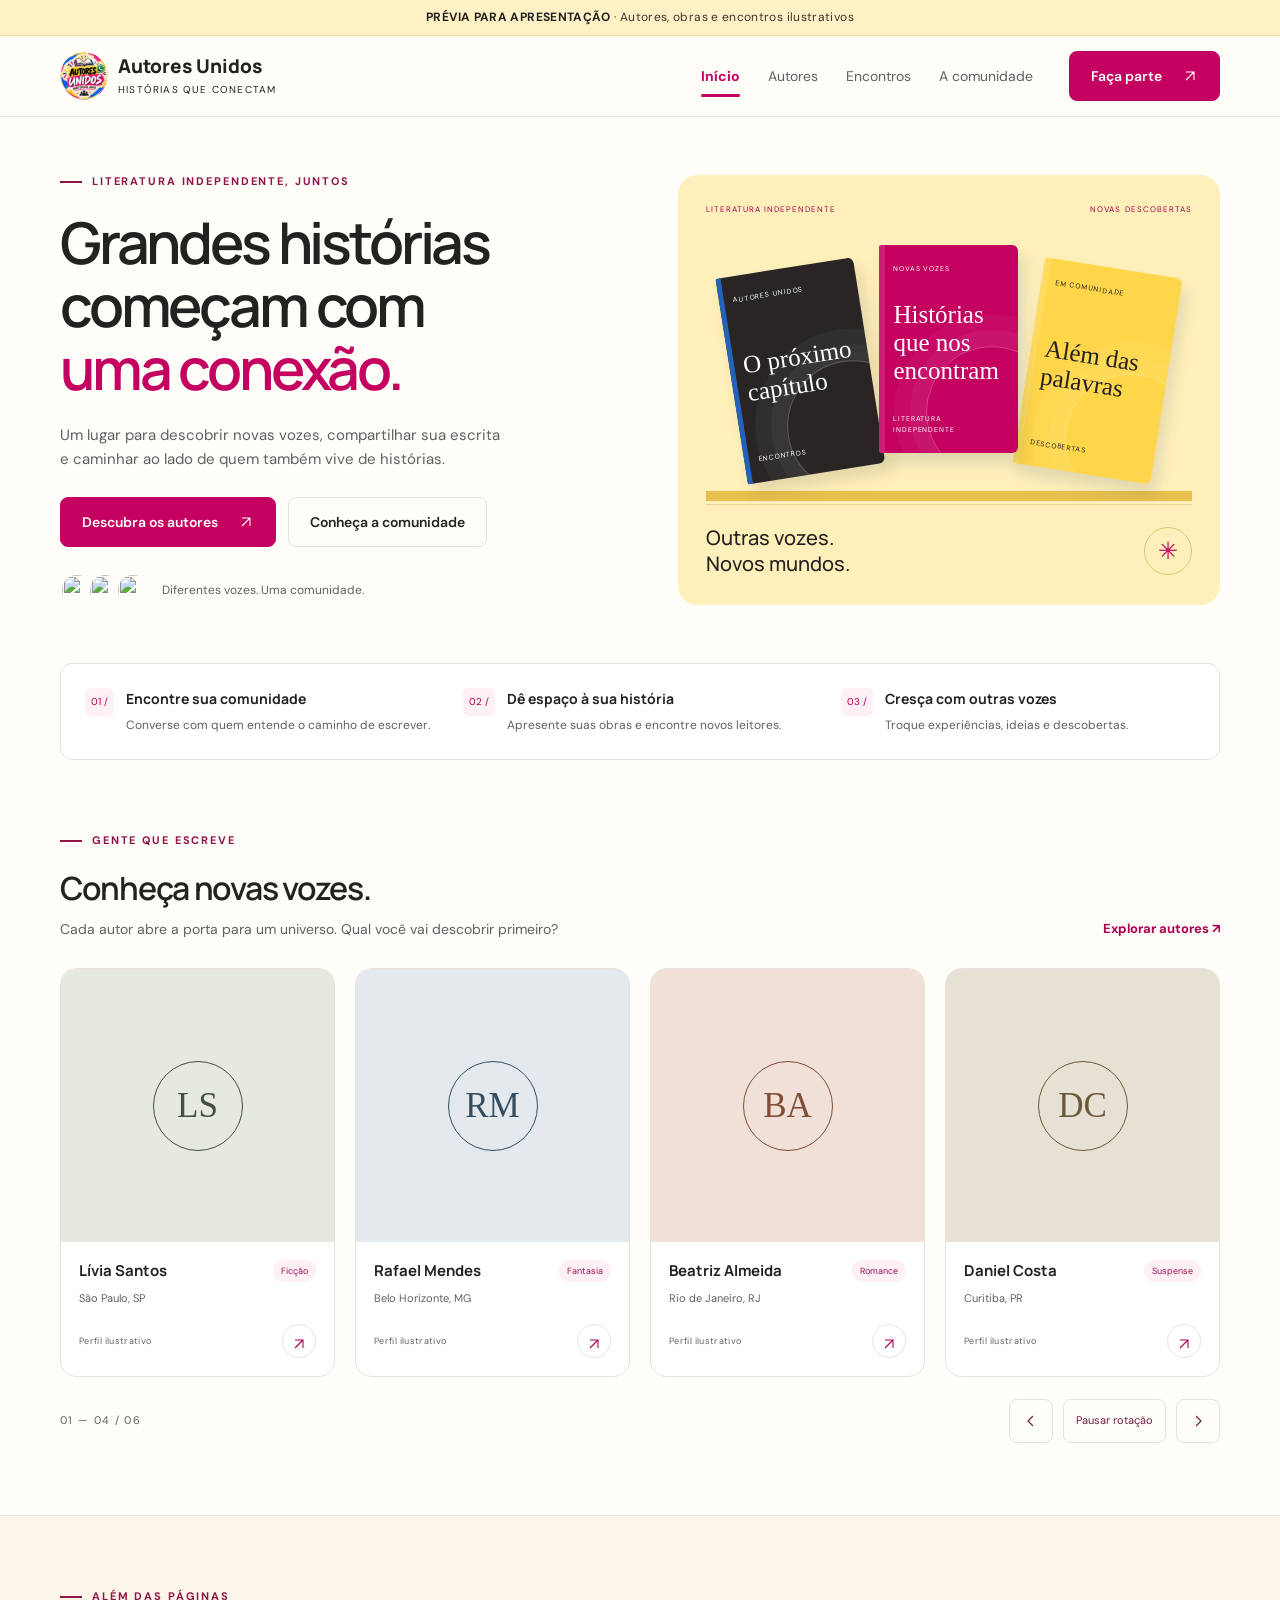
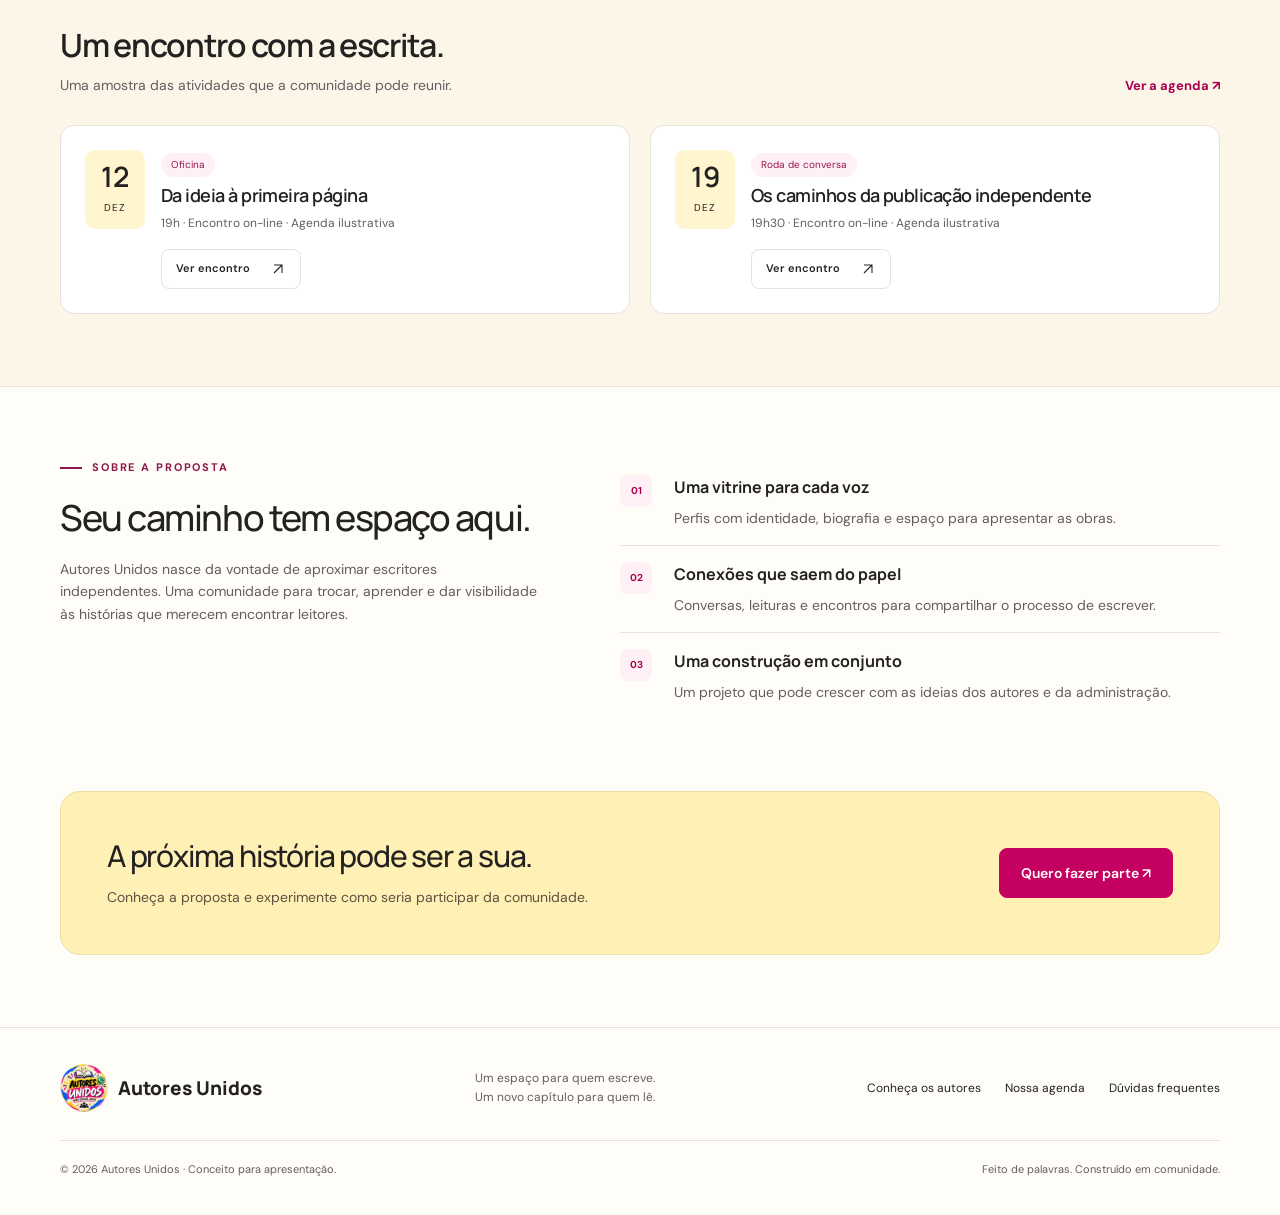
==== commit d42f5880: "Estende sublinhado do menu ativo por toda a largura do texto" ====
--- a/index.html
+++ b/index.html
@@ -1,5 +1,5 @@
 <!doctype html>
-<html lang="pt-BR"><head><meta charset="utf-8"><meta name="viewport" content="width=device-width,initial-scale=1"><meta name="theme-color" content="#c40060"><meta name="description" content="Conheça a proposta do Autores Unidos: uma comunidade para descobrir escritores, compartilhar histórias e crescer juntos."><title>Histórias que conectam · Autores Unidos</title><link rel="stylesheet" href="styles.css?v=20261111-pink-yellow-v7"><script src="app.js?v=20261111-pink-yellow-v7" defer></script></head><body data-page="home"><div data-header></div><main id="conteudo">
+<html lang="pt-BR"><head><meta charset="utf-8"><meta name="viewport" content="width=device-width,initial-scale=1"><meta name="theme-color" content="#c40060"><meta name="description" content="Conheça a proposta do Autores Unidos: uma comunidade para descobrir escritores, compartilhar histórias e crescer juntos."><title>Histórias que conectam · Autores Unidos</title><link rel="stylesheet" href="styles.css?v=20261111-nav-v8"><script src="app.js?v=20261111-nav-v8" defer></script></head><body data-page="home"><div data-header></div><main id="conteudo">
 <div class="wrap"><section class="hero home-hero"><div><div class="eyebrow">Literatura independente, juntos</div><h1>Grandes histórias<br>começam com<br><em>uma conexão.</em></h1><p>Um lugar para descobrir novas vozes, compartilhar sua escrita e caminhar ao lado de quem também vive de histórias.</p><div class="actions"><a class="button" href="autores.html">Descubra os autores <span aria-hidden="true">↗</span></a><a class="button light" href="participar.html">Conheça a comunidade</a></div><div class="hero-foot"><div class="home-avatars" aria-hidden="true"><img src="https://images.unsplash.com/photo-1494790108377-be9c29b29330?auto=format&fit=crop&crop=faces&w=80&h=80&q=80" alt="" width="34" height="34"><img src="https://images.unsplash.com/photo-1506794778202-cad84cf45f1d?auto=format&fit=crop&crop=faces&w=80&h=80&q=80" alt="" width="34" height="34"><img src="https://images.unsplash.com/photo-1531123897727-8f129e1688ce?auto=format&fit=crop&crop=faces&w=80&h=80&q=80" alt="" width="34" height="34"></div><span>Diferentes vozes. Uma comunidade.</span></div></div><div class="studio" aria-label="Ilustração de três livros fictícios"><div class="studio-top"><span>Literatura independente</span><span>Novas descobertas</span></div><div class="book-scene" aria-hidden="true"><div class="book"><small>Autores Unidos</small><strong>O próximo<br>capítulo</strong><small>Encontros</small></div><div class="book"><small>Novas vozes</small><strong>Histórias<br>que nos<br>encontram</strong><small>Literatura independente</small></div><div class="book"><small>Em comunidade</small><strong>Além das<br>palavras</strong><small>Descobertas</small></div></div><div class="studio-bottom"><strong>Outras vozes.<br>Novos mundos.</strong><span aria-hidden="true">✳</span></div></div></section><section class="values home-values" aria-label="Nossos pilares"><div class="value"><span class="number">01 /</span><div><h2>Encontre sua comunidade</h2><p>Converse com quem entende o caminho de escrever.</p></div></div><div class="value"><span class="number">02 /</span><div><h2>Dê espaço à sua história</h2><p>Apresente suas obras e encontre novos leitores.</p></div></div><div class="value"><span class="number">03 /</span><div><h2>Cresça com outras vozes</h2><p>Troque experiências, ideias e descobertas.</p></div></div></section><section class="section"><div class="section-head"><div><div class="eyebrow">Gente que escreve</div><h2>Conheça novas vozes.</h2><p>Cada autor abre a porta para um universo. Qual você vai descobrir primeiro?</p></div><a class="text-link" href="autores.html">Explorar autores ↗</a></div><div class="authors" data-authors="4"></div></section></div>
 <section class="agenda-bg section"><div class="wrap"><div class="section-head"><div><div class="eyebrow">Além das páginas</div><h2>Um encontro com a escrita.</h2><p>Uma amostra das atividades que a comunidade pode reunir.</p></div><a class="text-link" href="encontros.html">Ver a agenda ↗</a></div><div class="home-agenda" data-events="2"></div></div></section>
 <div class="wrap"><section class="section community home-about"><div><div class="eyebrow">Sobre a proposta</div><h2>Seu caminho tem espaço aqui.</h2><p>Autores Unidos nasce da vontade de aproximar escritores independentes. Uma comunidade para trocar, aprender e dar visibilidade às histórias que merecem encontrar leitores.</p></div><ol class="steps"><li><b>01</b><div><h3>Uma vitrine para cada voz</h3><p>Perfis com identidade, biografia e espaço para apresentar as obras.</p></div></li><li><b>02</b><div><h3>Conexões que saem do papel</h3><p>Conversas, leituras e encontros para compartilhar o processo de escrever.</p></div></li><li><b>03</b><div><h3>Uma construção em conjunto</h3><p>Um projeto que pode crescer com as ideias dos autores e da administração.</p></div></li></ol></section><section class="cta-panel"><div><h2>A próxima história pode ser a sua.</h2><p>Conheça a proposta e experimente como seria participar da comunidade.</p></div><a class="button lime" href="participar.html#cadastro">Quero fazer parte ↗</a></section></div></main><div data-footer></div></body></html>
--- a/styles.css
+++ b/styles.css
@@ -25,3 +25,6 @@
 
 /* Revised brand balance: bright accents, warm neutrals and readable dark text. */
 .notice{background:#fff1c5;color:#40342b;border-bottom:1px solid #f0dfa1}.notice b{color:#242221}.nav nav a[aria-current=page]{color:var(--pink)}.eyebrow{color:#8f154b}.text-link,.profile-button,.clear-filters,.icon-button{color:#a90050}.carousel-button,.carousel-pause{color:#6f1e43}.author-title .tag,.home-agenda .tag{background:#fff0f6;color:#98144d}.discovery-search{background:#ffe58a;color:#242221;border:1px solid #f3d578}.discovery-search p{color:#51463b}.discovery-search input,.discovery-search select{border-color:#e6ce86}.featured-visual{background:#ffd64a;color:#242221}.featured-visual:after{border-color:#24222116;box-shadow:0 0 0 50px #24222104,0 0 0 100px #24222104}.visual-label,.visual-caption{color:#443619}.calendar-art{color:#242221;box-shadow:12px 12px 0 #d9b32d}.featured-meta,.meeting-date,.date{color:#242221}.featured-event{background:#fffbf2;border-color:#ece2ce}.cta-panel{background:#fff0b5;color:#242221;border:1px solid #eddda0}.cta-panel p{color:#5e513f}.cta-panel .button.lime{background:var(--pink);border-color:var(--pink);color:white}.cta-panel .button.lime:hover{background:#a30050;border-color:#a30050}.book-scene .book:nth-child(1){background:#292525;color:white;box-shadow:inset 5px 0 #2362ba,6px 10px 15px #24222120}.book-scene .book:nth-child(2){background:#c40060;color:white}.book-scene .book:nth-child(3){background:#ffd64a;color:#242221}.board-words>span:nth-child(2){color:#242221}.board-words em{color:#c40060}.home-values .number,.home-about .steps b{color:#a90050}.agenda-bg{background:#fcf6e9}.author:hover{border-color:#dcb4c5}.success{border-color:var(--pink)}.footer-links a:hover{color:var(--pink)}
+
+/* Active navigation underline follows the complete label. */
+.nav nav a[aria-current=page]:after{left:0;right:0;width:auto}@media(max-width:760px){.nav nav a{width:fit-content}.nav nav a[aria-current=page]:after{left:12px;right:12px;width:auto}}
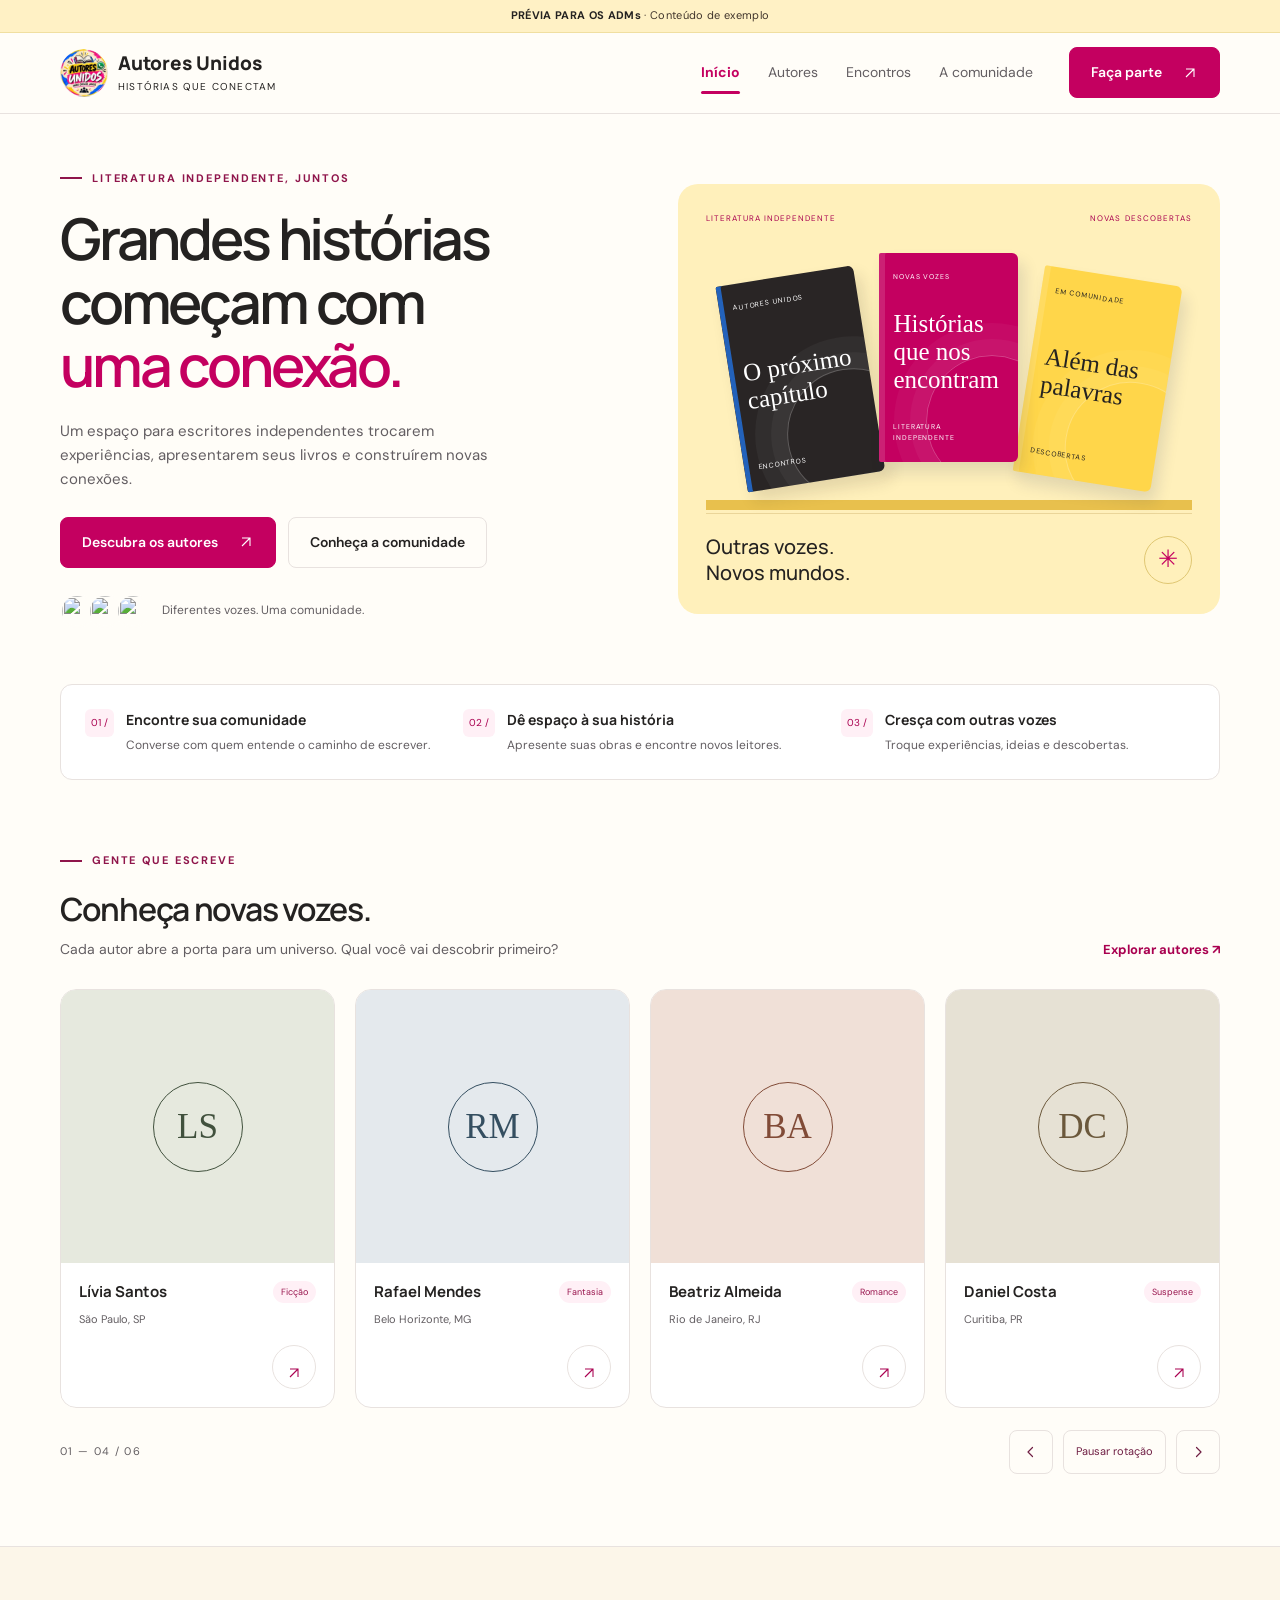
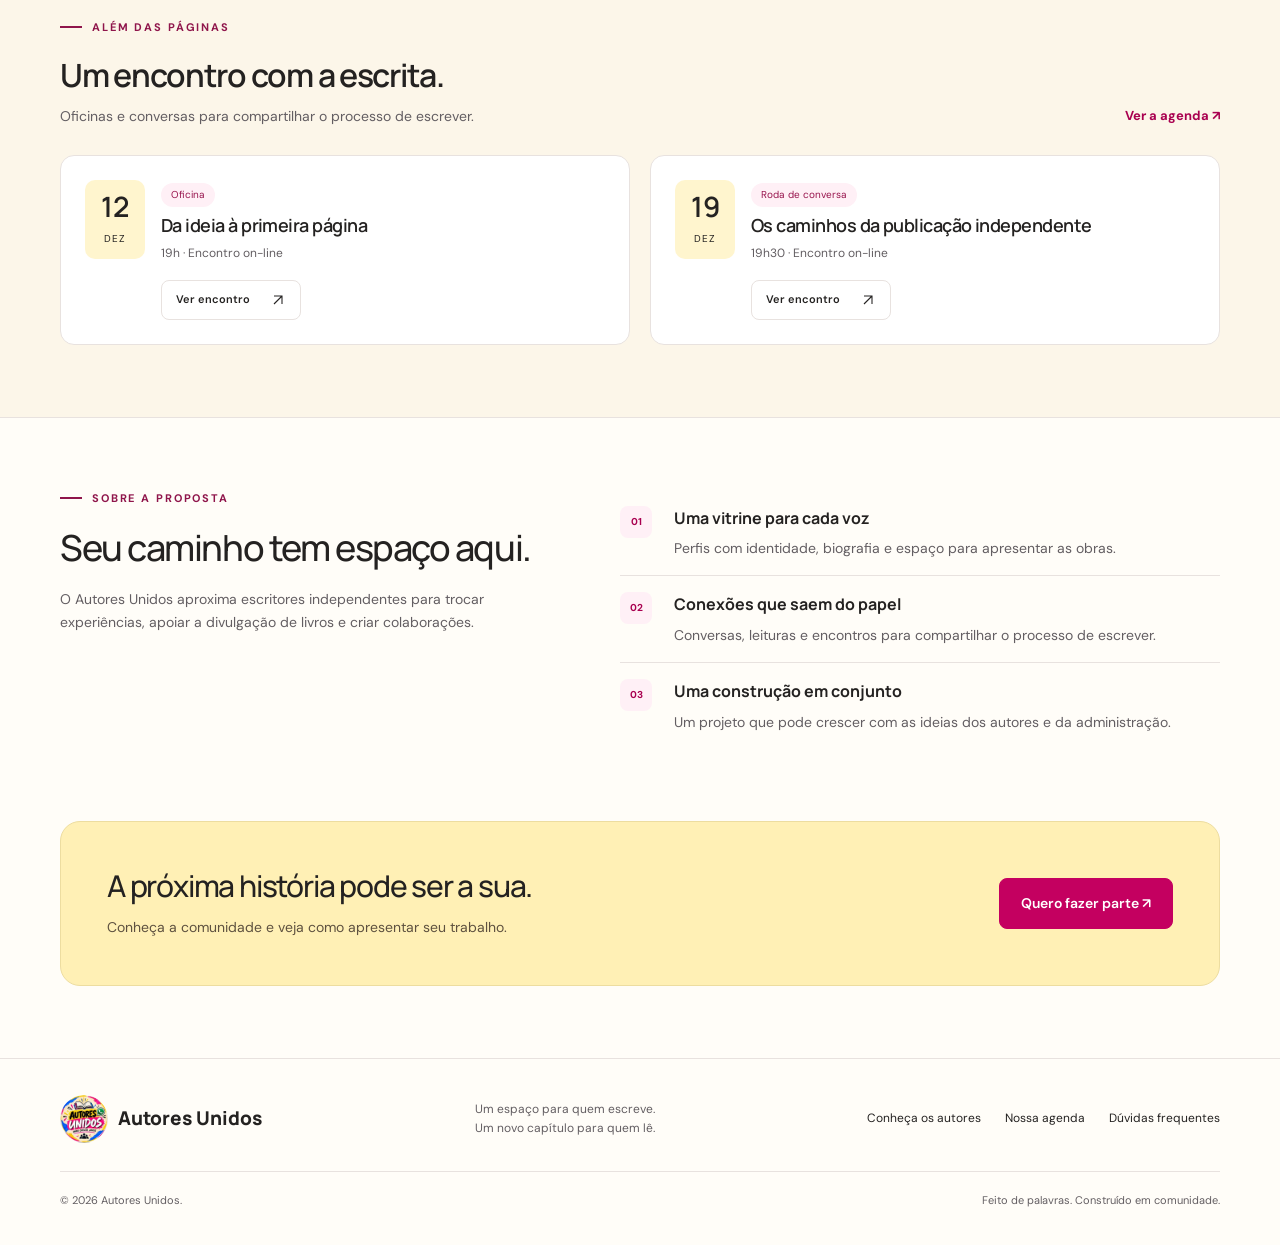
==== commit f62d254d: "Revisa versão móvel, padroniza perfis e reduz avisos repetidos da prévia" ====
--- a/index.html
+++ b/index.html
@@ -1,5 +1,5 @@
 <!doctype html>
-<html lang="pt-BR"><head><meta charset="utf-8"><meta name="viewport" content="width=device-width,initial-scale=1"><meta name="theme-color" content="#c40060"><meta name="description" content="Conheça a proposta do Autores Unidos: uma comunidade para descobrir escritores, compartilhar histórias e crescer juntos."><title>Histórias que conectam · Autores Unidos</title><link rel="stylesheet" href="styles.css?v=20261111-nav-v8"><script src="app.js?v=20261111-nav-v8" defer></script></head><body data-page="home"><div data-header></div><main id="conteudo">
-<div class="wrap"><section class="hero home-hero"><div><div class="eyebrow">Literatura independente, juntos</div><h1>Grandes histórias<br>começam com<br><em>uma conexão.</em></h1><p>Um lugar para descobrir novas vozes, compartilhar sua escrita e caminhar ao lado de quem também vive de histórias.</p><div class="actions"><a class="button" href="autores.html">Descubra os autores <span aria-hidden="true">↗</span></a><a class="button light" href="participar.html">Conheça a comunidade</a></div><div class="hero-foot"><div class="home-avatars" aria-hidden="true"><img src="https://images.unsplash.com/photo-1494790108377-be9c29b29330?auto=format&fit=crop&crop=faces&w=80&h=80&q=80" alt="" width="34" height="34"><img src="https://images.unsplash.com/photo-1506794778202-cad84cf45f1d?auto=format&fit=crop&crop=faces&w=80&h=80&q=80" alt="" width="34" height="34"><img src="https://images.unsplash.com/photo-1531123897727-8f129e1688ce?auto=format&fit=crop&crop=faces&w=80&h=80&q=80" alt="" width="34" height="34"></div><span>Diferentes vozes. Uma comunidade.</span></div></div><div class="studio" aria-label="Ilustração de três livros fictícios"><div class="studio-top"><span>Literatura independente</span><span>Novas descobertas</span></div><div class="book-scene" aria-hidden="true"><div class="book"><small>Autores Unidos</small><strong>O próximo<br>capítulo</strong><small>Encontros</small></div><div class="book"><small>Novas vozes</small><strong>Histórias<br>que nos<br>encontram</strong><small>Literatura independente</small></div><div class="book"><small>Em comunidade</small><strong>Além das<br>palavras</strong><small>Descobertas</small></div></div><div class="studio-bottom"><strong>Outras vozes.<br>Novos mundos.</strong><span aria-hidden="true">✳</span></div></div></section><section class="values home-values" aria-label="Nossos pilares"><div class="value"><span class="number">01 /</span><div><h2>Encontre sua comunidade</h2><p>Converse com quem entende o caminho de escrever.</p></div></div><div class="value"><span class="number">02 /</span><div><h2>Dê espaço à sua história</h2><p>Apresente suas obras e encontre novos leitores.</p></div></div><div class="value"><span class="number">03 /</span><div><h2>Cresça com outras vozes</h2><p>Troque experiências, ideias e descobertas.</p></div></div></section><section class="section"><div class="section-head"><div><div class="eyebrow">Gente que escreve</div><h2>Conheça novas vozes.</h2><p>Cada autor abre a porta para um universo. Qual você vai descobrir primeiro?</p></div><a class="text-link" href="autores.html">Explorar autores ↗</a></div><div class="authors" data-authors="4"></div></section></div>
-<section class="agenda-bg section"><div class="wrap"><div class="section-head"><div><div class="eyebrow">Além das páginas</div><h2>Um encontro com a escrita.</h2><p>Uma amostra das atividades que a comunidade pode reunir.</p></div><a class="text-link" href="encontros.html">Ver a agenda ↗</a></div><div class="home-agenda" data-events="2"></div></div></section>
-<div class="wrap"><section class="section community home-about"><div><div class="eyebrow">Sobre a proposta</div><h2>Seu caminho tem espaço aqui.</h2><p>Autores Unidos nasce da vontade de aproximar escritores independentes. Uma comunidade para trocar, aprender e dar visibilidade às histórias que merecem encontrar leitores.</p></div><ol class="steps"><li><b>01</b><div><h3>Uma vitrine para cada voz</h3><p>Perfis com identidade, biografia e espaço para apresentar as obras.</p></div></li><li><b>02</b><div><h3>Conexões que saem do papel</h3><p>Conversas, leituras e encontros para compartilhar o processo de escrever.</p></div></li><li><b>03</b><div><h3>Uma construção em conjunto</h3><p>Um projeto que pode crescer com as ideias dos autores e da administração.</p></div></li></ol></section><section class="cta-panel"><div><h2>A próxima história pode ser a sua.</h2><p>Conheça a proposta e experimente como seria participar da comunidade.</p></div><a class="button lime" href="participar.html#cadastro">Quero fazer parte ↗</a></section></div></main><div data-footer></div></body></html>+<html lang="pt-BR"><head><meta charset="utf-8"><meta name="viewport" content="width=device-width,initial-scale=1"><meta name="theme-color" content="#c40060"><meta name="description" content="Conheça a proposta do Autores Unidos: uma comunidade para descobrir escritores, compartilhar histórias e crescer juntos."><title>Histórias que conectam · Autores Unidos</title><link rel="stylesheet" href="styles.css?v=20261111-review-v9"><script src="app.js?v=20261111-review-v9" defer></script></head><body data-page="home"><div data-header></div><main id="conteudo">
+<div class="wrap"><section class="hero home-hero"><div><div class="eyebrow">Literatura independente, juntos</div><h1>Grandes histórias<br>começam com<br><em>uma conexão.</em></h1><p>Um espaço para escritores independentes trocarem experiências, apresentarem seus livros e construírem novas conexões.</p><div class="actions"><a class="button" href="autores.html">Descubra os autores <span aria-hidden="true">↗</span></a><a class="button light" href="participar.html">Conheça a comunidade</a></div><div class="hero-foot"><div class="home-avatars" aria-hidden="true"><img src="https://images.unsplash.com/photo-1494790108377-be9c29b29330?auto=format&fit=crop&crop=faces&w=80&h=80&q=80" alt="" width="34" height="34"><img src="https://images.unsplash.com/photo-1506794778202-cad84cf45f1d?auto=format&fit=crop&crop=faces&w=80&h=80&q=80" alt="" width="34" height="34"><img src="https://images.unsplash.com/photo-1531123897727-8f129e1688ce?auto=format&fit=crop&crop=faces&w=80&h=80&q=80" alt="" width="34" height="34"></div><span>Diferentes vozes. Uma comunidade.</span></div></div><div class="studio" aria-label="Ilustração de três livros fictícios"><div class="studio-top"><span>Literatura independente</span><span>Novas descobertas</span></div><div class="book-scene" aria-hidden="true"><div class="book"><small>Autores Unidos</small><strong>O próximo<br>capítulo</strong><small>Encontros</small></div><div class="book"><small>Novas vozes</small><strong>Histórias<br>que nos<br>encontram</strong><small>Literatura independente</small></div><div class="book"><small>Em comunidade</small><strong>Além das<br>palavras</strong><small>Descobertas</small></div></div><div class="studio-bottom"><strong>Outras vozes.<br>Novos mundos.</strong><span aria-hidden="true">✳</span></div></div></section><section class="values home-values" aria-label="Nossos pilares"><div class="value"><span class="number">01 /</span><div><h2>Encontre sua comunidade</h2><p>Converse com quem entende o caminho de escrever.</p></div></div><div class="value"><span class="number">02 /</span><div><h2>Dê espaço à sua história</h2><p>Apresente suas obras e encontre novos leitores.</p></div></div><div class="value"><span class="number">03 /</span><div><h2>Cresça com outras vozes</h2><p>Troque experiências, ideias e descobertas.</p></div></div></section><section class="section"><div class="section-head"><div><div class="eyebrow">Gente que escreve</div><h2>Conheça novas vozes.</h2><p>Cada autor abre a porta para um universo. Qual você vai descobrir primeiro?</p></div><a class="text-link" href="autores.html">Explorar autores ↗</a></div><div class="authors" data-authors="4"></div></section></div>
+<section class="agenda-bg section"><div class="wrap"><div class="section-head"><div><div class="eyebrow">Além das páginas</div><h2>Um encontro com a escrita.</h2><p>Oficinas e conversas para compartilhar o processo de escrever.</p></div><a class="text-link" href="encontros.html">Ver a agenda ↗</a></div><div class="home-agenda" data-events="2"></div></div></section>
+<div class="wrap"><section class="section community home-about"><div><div class="eyebrow">Sobre a proposta</div><h2>Seu caminho tem espaço aqui.</h2><p>O Autores Unidos aproxima escritores independentes para trocar experiências, apoiar a divulgação de livros e criar colaborações.</p></div><ol class="steps"><li><b>01</b><div><h3>Uma vitrine para cada voz</h3><p>Perfis com identidade, biografia e espaço para apresentar as obras.</p></div></li><li><b>02</b><div><h3>Conexões que saem do papel</h3><p>Conversas, leituras e encontros para compartilhar o processo de escrever.</p></div></li><li><b>03</b><div><h3>Uma construção em conjunto</h3><p>Um projeto que pode crescer com as ideias dos autores e da administração.</p></div></li></ol></section><section class="cta-panel"><div><h2>A próxima história pode ser a sua.</h2><p>Conheça a comunidade e veja como apresentar seu trabalho.</p></div><a class="button lime" href="participar.html#cadastro">Quero fazer parte ↗</a></section></div></main><div data-footer></div></body></html>
--- a/styles.css
+++ b/styles.css
@@ -28,3 +28,8 @@
 
 /* Active navigation underline follows the complete label. */
 .nav nav a[aria-current=page]:after{left:0;right:0;width:auto}@media(max-width:760px){.nav nav a{width:fit-content}.nav nav a[aria-current=page]:after{left:12px;right:12px;width:auto}}
+/* Mobile review: constrain grid contents instead of hiding horizontal overflow. */
+.menu-lines{display:inline-block;width:18px;height:2px;background:currentColor;position:relative;flex:none}.menu-lines:before,.menu-lines:after{content:'';position:absolute;left:0;width:18px;height:2px;background:currentColor}.menu-lines:before{top:-6px}.menu-lines:after{top:6px}.author-bottom{justify-content:flex-end}.profile-button{min-height:44px}.icon-button{width:44px;height:44px;flex:none}.clear-filters{min-height:44px}.notice{padding:7px 12px;font-size:11px}.author-bio{max-width:42ch}.author-book strong{line-height:1.5}.carousel-controls{min-height:44px}.form-box input,.form-box select{font-size:16px}
+@media(max-width:760px){.nav{gap:12px;height:72px}.nav .brand{gap:8px;font-size:16px;min-width:0}.brand-logo{width:38px;height:38px}.brand small{font-size:8px;letter-spacing:.07em;white-space:nowrap}.menu{display:flex;align-items:center;justify-content:center;gap:10px;min-height:44px;flex:none;white-space:nowrap;padding:10px 12px;font-size:13px}.menu-lines{margin-block:6px}.notice{font-size:10px}.hero,.community-intro,.subpage-intro,.authors-intro,.community,.join-layout,.community-faq{grid-template-columns:minmax(0,1fr)}.hero>*{min-width:0}.home-hero .studio{width:100%;min-width:0;min-height:300px;padding:22px}.studio-top{font-size:7px;gap:12px}.studio-top>span{min-width:0;overflow-wrap:anywhere}.book-scene{padding-inline:0;gap:8px;max-width:100%}.book-scene .book{padding:14px 8px;min-width:0;overflow-wrap:anywhere}.book small{font-size:6px}.book strong{font-size:20px}.eyebrow{font-size:10px;letter-spacing:.11em;line-height:1.6}.eyebrow:before{flex:none}.home-hero h1{font-size:clamp(30px,8.5vw,40px)}.home-hero p{font-size:15px}.author p.author-city{font-size:12px}.catalog-author p.author-bio{font-size:14px}.author-book strong{font-size:14px}.author-book small{font-size:11px}.profile-button{font-size:13px}.tag{font-size:11px}.meeting-card>p,.join-checklist p,.community-benefits p,.community-faq details p{font-size:14px}.field input,.field select,.toolbar input,.toolbar select{font-size:16px}.modal-head{position:sticky;top:0;background:var(--paper);z-index:2}.modal-body{padding:22px}.modal-body .profile-portrait{height:auto;aspect-ratio:1}.featured-copy h2{overflow-wrap:normal}.footer-links a{min-height:44px;display:inline-flex;align-items:center}.quiet-cta .button,.cta-panel .button{max-width:100%}.cta-panel{padding:26px}.community-faq h2{word-spacing:normal}.home-carousel .author-title h3{font-size:16px}}
+@media(max-width:600px){.home-carousel .author{flex-basis:100%}.home-carousel .author-title{flex-direction:row;align-items:center}.home-carousel .portrait{max-height:none}.carousel-count{font-size:11px}.carousel-pause{font-size:12px}.home-values{padding:20px}.home-hero .actions{flex-direction:column;align-items:stretch}.home-hero .actions .button{width:100%}}
+@media(max-width:400px){.menu{width:44px;padding:0}.menu-label{display:none}.studio-bottom strong{font-size:18px}.studio-bottom{gap:10px}.studio-bottom>span{width:40px;height:40px}.book strong{font-size:17px}.home-hero .hero-foot{font-size:11px}.notice{font-size:9px}.authors-intro h1,.community-intro h1,.subpage-intro h1{font-size:32px}.catalog-author .author-title{flex-wrap:wrap}.toolbar label{min-width:0}.discovery-search{padding:20px}.discovery-search h2{font-size:18px}.catalogue-heading{align-items:center}.meeting-card{padding:22px}.home-agenda .event{padding:18px}.profile-button{gap:8px}}
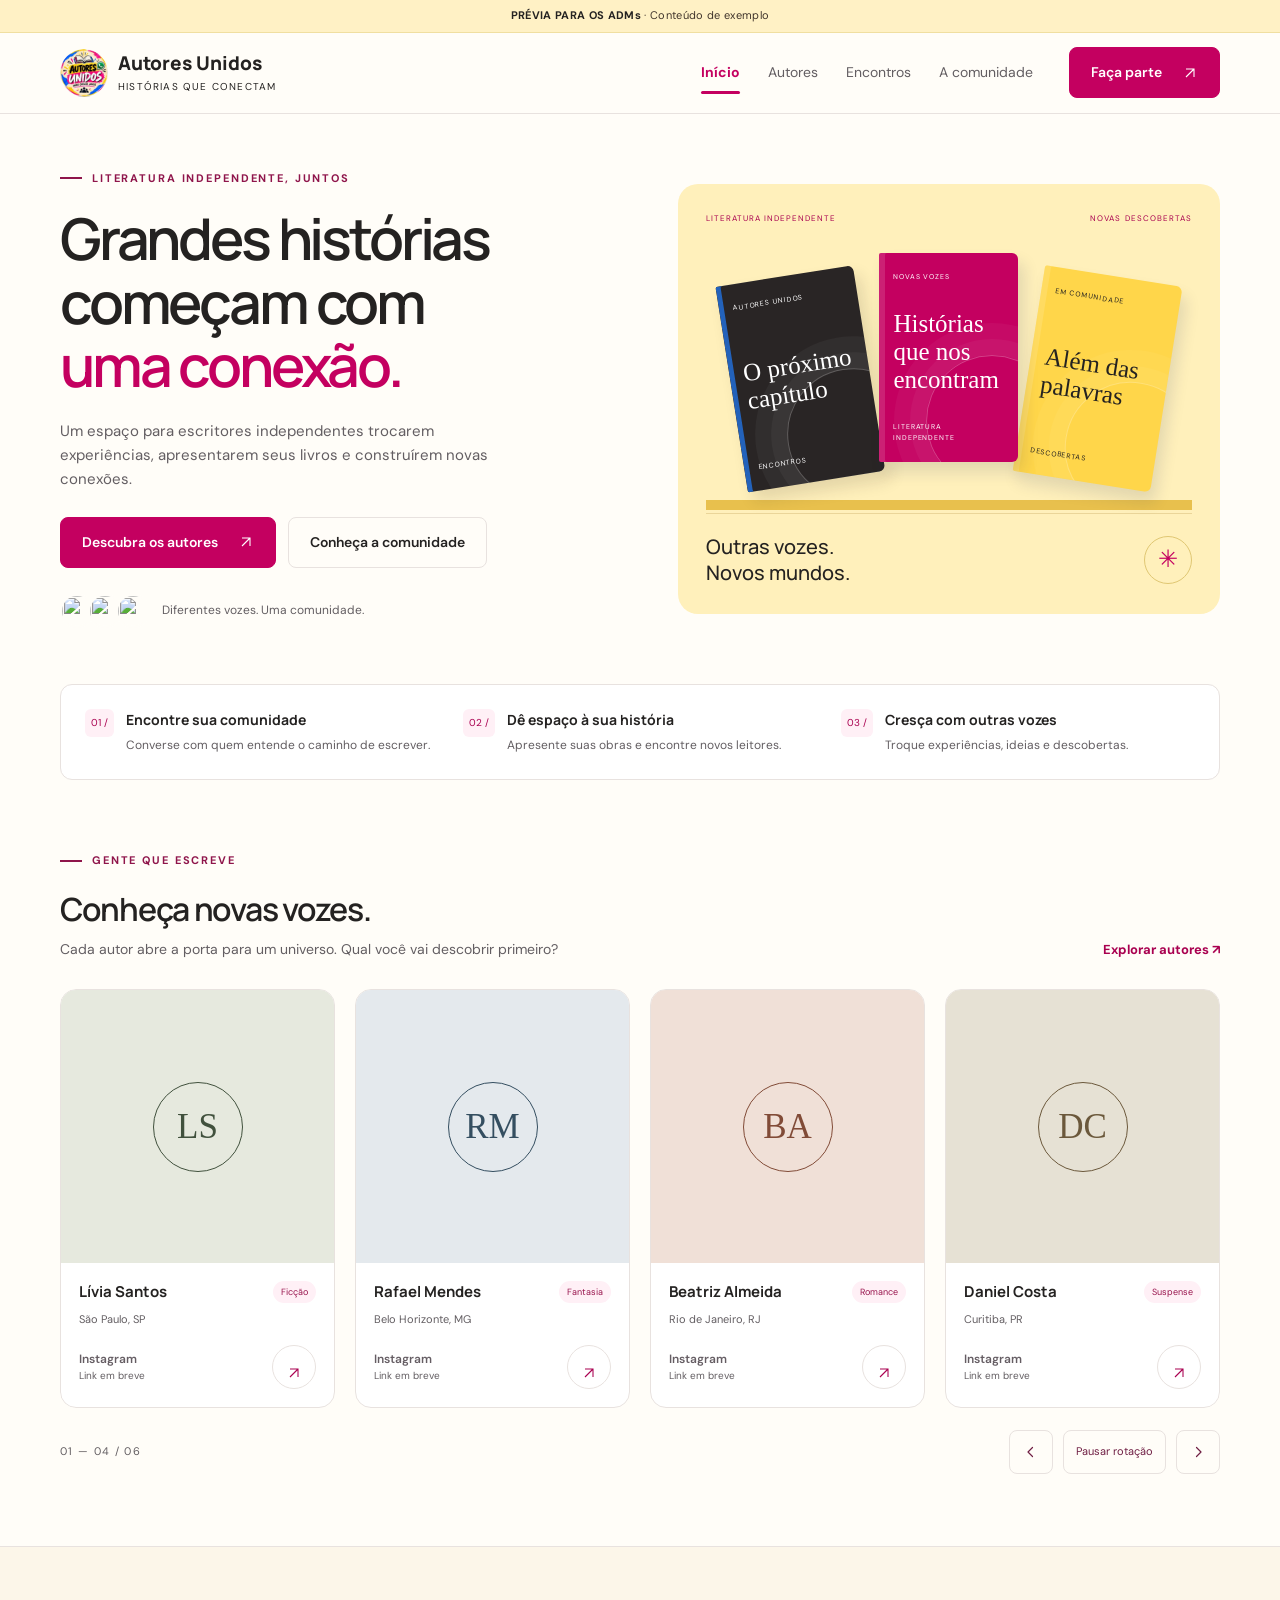
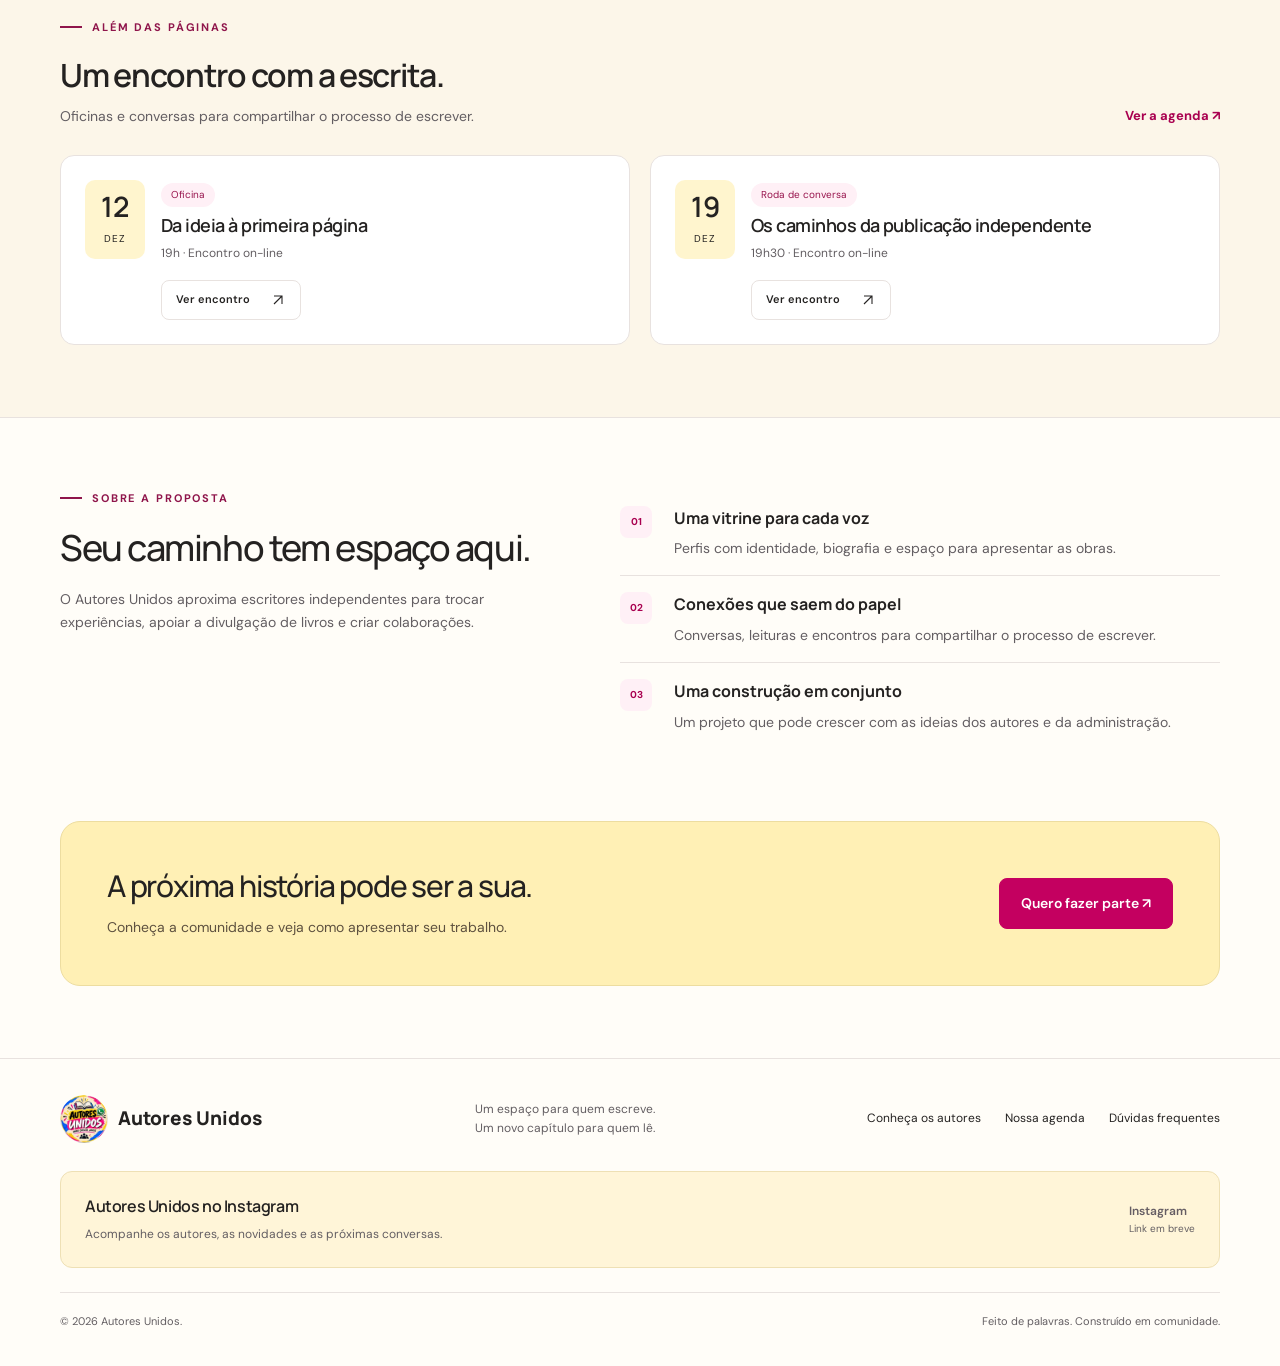
==== commit 58d24f58: "Reserva Instagram nos escritores e na comunidade, aguardando perfis oficiais" ====
--- a/index.html
+++ b/index.html
@@ -1,5 +1,5 @@
 <!doctype html>
-<html lang="pt-BR"><head><meta charset="utf-8"><meta name="viewport" content="width=device-width,initial-scale=1"><meta name="theme-color" content="#c40060"><meta name="description" content="Conheça a proposta do Autores Unidos: uma comunidade para descobrir escritores, compartilhar histórias e crescer juntos."><title>Histórias que conectam · Autores Unidos</title><link rel="stylesheet" href="styles.css?v=20261111-review-v9"><script src="app.js?v=20261111-review-v9" defer></script></head><body data-page="home"><div data-header></div><main id="conteudo">
-<div class="wrap"><section class="hero home-hero"><div><div class="eyebrow">Literatura independente, juntos</div><h1>Grandes histórias<br>começam com<br><em>uma conexão.</em></h1><p>Um espaço para escritores independentes trocarem experiências, apresentarem seus livros e construírem novas conexões.</p><div class="actions"><a class="button" href="autores.html">Descubra os autores <span aria-hidden="true">↗</span></a><a class="button light" href="participar.html">Conheça a comunidade</a></div><div class="hero-foot"><div class="home-avatars" aria-hidden="true"><img src="https://images.unsplash.com/photo-1494790108377-be9c29b29330?auto=format&fit=crop&crop=faces&w=80&h=80&q=80" alt="" width="34" height="34"><img src="https://images.unsplash.com/photo-1506794778202-cad84cf45f1d?auto=format&fit=crop&crop=faces&w=80&h=80&q=80" alt="" width="34" height="34"><img src="https://images.unsplash.com/photo-1531123897727-8f129e1688ce?auto=format&fit=crop&crop=faces&w=80&h=80&q=80" alt="" width="34" height="34"></div><span>Diferentes vozes. Uma comunidade.</span></div></div><div class="studio" aria-label="Ilustração de três livros fictícios"><div class="studio-top"><span>Literatura independente</span><span>Novas descobertas</span></div><div class="book-scene" aria-hidden="true"><div class="book"><small>Autores Unidos</small><strong>O próximo<br>capítulo</strong><small>Encontros</small></div><div class="book"><small>Novas vozes</small><strong>Histórias<br>que nos<br>encontram</strong><small>Literatura independente</small></div><div class="book"><small>Em comunidade</small><strong>Além das<br>palavras</strong><small>Descobertas</small></div></div><div class="studio-bottom"><strong>Outras vozes.<br>Novos mundos.</strong><span aria-hidden="true">✳</span></div></div></section><section class="values home-values" aria-label="Nossos pilares"><div class="value"><span class="number">01 /</span><div><h2>Encontre sua comunidade</h2><p>Converse com quem entende o caminho de escrever.</p></div></div><div class="value"><span class="number">02 /</span><div><h2>Dê espaço à sua história</h2><p>Apresente suas obras e encontre novos leitores.</p></div></div><div class="value"><span class="number">03 /</span><div><h2>Cresça com outras vozes</h2><p>Troque experiências, ideias e descobertas.</p></div></div></section><section class="section"><div class="section-head"><div><div class="eyebrow">Gente que escreve</div><h2>Conheça novas vozes.</h2><p>Cada autor abre a porta para um universo. Qual você vai descobrir primeiro?</p></div><a class="text-link" href="autores.html">Explorar autores ↗</a></div><div class="authors" data-authors="4"></div></section></div>
-<section class="agenda-bg section"><div class="wrap"><div class="section-head"><div><div class="eyebrow">Além das páginas</div><h2>Um encontro com a escrita.</h2><p>Oficinas e conversas para compartilhar o processo de escrever.</p></div><a class="text-link" href="encontros.html">Ver a agenda ↗</a></div><div class="home-agenda" data-events="2"></div></div></section>
-<div class="wrap"><section class="section community home-about"><div><div class="eyebrow">Sobre a proposta</div><h2>Seu caminho tem espaço aqui.</h2><p>O Autores Unidos aproxima escritores independentes para trocar experiências, apoiar a divulgação de livros e criar colaborações.</p></div><ol class="steps"><li><b>01</b><div><h3>Uma vitrine para cada voz</h3><p>Perfis com identidade, biografia e espaço para apresentar as obras.</p></div></li><li><b>02</b><div><h3>Conexões que saem do papel</h3><p>Conversas, leituras e encontros para compartilhar o processo de escrever.</p></div></li><li><b>03</b><div><h3>Uma construção em conjunto</h3><p>Um projeto que pode crescer com as ideias dos autores e da administração.</p></div></li></ol></section><section class="cta-panel"><div><h2>A próxima história pode ser a sua.</h2><p>Conheça a comunidade e veja como apresentar seu trabalho.</p></div><a class="button lime" href="participar.html#cadastro">Quero fazer parte ↗</a></section></div></main><div data-footer></div></body></html>+<html lang="pt-BR"><head><meta charset="utf-8"><meta name="viewport" content="width=device-width,initial-scale=1"><meta name="theme-color" content="#c40060"><meta name="description" content="Conheça a proposta do Autores Unidos: uma comunidade para descobrir escritores, compartilhar histórias e crescer juntos."><title>Histórias que conectam · Autores Unidos</title><link rel="stylesheet" href="styles.css?v=20261111-instagram-v11"><script src="app.js?v=20261111-instagram-v11" defer></script></head><body data-page="home"><div data-header></div><main id="conteudo">
+<div class="wrap"><section class="hero home-hero"><div><div class="eyebrow">Literatura independente, juntos</div><h1>Grandes histórias<br>começam com<br><em>uma conexão.</em></h1><p>Um espaço para escritores independentes trocarem experiências, apresentarem seus livros e construírem novas conexões.</p><div class="actions"><a class="button" href="autores.html?v=11">Descubra os autores <span aria-hidden="true">↗</span></a><a class="button light" href="participar.html?v=11">Conheça a comunidade</a></div><div class="hero-foot"><div class="home-avatars" aria-hidden="true"><img src="https://images.unsplash.com/photo-1494790108377-be9c29b29330?auto=format&fit=crop&crop=faces&w=80&h=80&q=80" alt="" width="34" height="34"><img src="https://images.unsplash.com/photo-1506794778202-cad84cf45f1d?auto=format&fit=crop&crop=faces&w=80&h=80&q=80" alt="" width="34" height="34"><img src="https://images.unsplash.com/photo-1531123897727-8f129e1688ce?auto=format&fit=crop&crop=faces&w=80&h=80&q=80" alt="" width="34" height="34"></div><span>Diferentes vozes. Uma comunidade.</span></div></div><div class="studio" aria-label="Ilustração de três livros fictícios"><div class="studio-top"><span>Literatura independente</span><span>Novas descobertas</span></div><div class="book-scene" aria-hidden="true"><div class="book"><small>Autores Unidos</small><strong>O próximo<br>capítulo</strong><small>Encontros</small></div><div class="book"><small>Novas vozes</small><strong>Histórias<br>que nos<br>encontram</strong><small>Literatura independente</small></div><div class="book"><small>Em comunidade</small><strong>Além das<br>palavras</strong><small>Descobertas</small></div></div><div class="studio-bottom"><strong>Outras vozes.<br>Novos mundos.</strong><span aria-hidden="true">✳</span></div></div></section><section class="values home-values" aria-label="Nossos pilares"><div class="value"><span class="number">01 /</span><div><h2>Encontre sua comunidade</h2><p>Converse com quem entende o caminho de escrever.</p></div></div><div class="value"><span class="number">02 /</span><div><h2>Dê espaço à sua história</h2><p>Apresente suas obras e encontre novos leitores.</p></div></div><div class="value"><span class="number">03 /</span><div><h2>Cresça com outras vozes</h2><p>Troque experiências, ideias e descobertas.</p></div></div></section><section class="section"><div class="section-head"><div><div class="eyebrow">Gente que escreve</div><h2>Conheça novas vozes.</h2><p>Cada autor abre a porta para um universo. Qual você vai descobrir primeiro?</p></div><a class="text-link" href="autores.html?v=11">Explorar autores ↗</a></div><div class="authors" data-authors="4"></div></section></div>
+<section class="agenda-bg section"><div class="wrap"><div class="section-head"><div><div class="eyebrow">Além das páginas</div><h2>Um encontro com a escrita.</h2><p>Oficinas e conversas para compartilhar o processo de escrever.</p></div><a class="text-link" href="encontros.html?v=11">Ver a agenda ↗</a></div><div class="home-agenda" data-events="2"></div></div></section>
+<div class="wrap"><section class="section community home-about"><div><div class="eyebrow">Sobre a proposta</div><h2>Seu caminho tem espaço aqui.</h2><p>O Autores Unidos aproxima escritores independentes para trocar experiências, apoiar a divulgação de livros e criar colaborações.</p></div><ol class="steps"><li><b>01</b><div><h3>Uma vitrine para cada voz</h3><p>Perfis com identidade, biografia e espaço para apresentar as obras.</p></div></li><li><b>02</b><div><h3>Conexões que saem do papel</h3><p>Conversas, leituras e encontros para compartilhar o processo de escrever.</p></div></li><li><b>03</b><div><h3>Uma construção em conjunto</h3><p>Um projeto que pode crescer com as ideias dos autores e da administração.</p></div></li></ol></section><section class="cta-panel"><div><h2>A próxima história pode ser a sua.</h2><p>Conheça a comunidade e veja como apresentar seu trabalho.</p></div><a class="button lime" href="participar.html?v=11#cadastro">Quero fazer parte ↗</a></section></div></main><div data-footer></div></body></html>
--- a/styles.css
+++ b/styles.css
@@ -33,3 +33,5 @@
 @media(max-width:760px){.nav{gap:12px;height:72px}.nav .brand{gap:8px;font-size:16px;min-width:0}.brand-logo{width:38px;height:38px}.brand small{font-size:8px;letter-spacing:.07em;white-space:nowrap}.menu{display:flex;align-items:center;justify-content:center;gap:10px;min-height:44px;flex:none;white-space:nowrap;padding:10px 12px;font-size:13px}.menu-lines{margin-block:6px}.notice{font-size:10px}.hero,.community-intro,.subpage-intro,.authors-intro,.community,.join-layout,.community-faq{grid-template-columns:minmax(0,1fr)}.hero>*{min-width:0}.home-hero .studio{width:100%;min-width:0;min-height:300px;padding:22px}.studio-top{font-size:7px;gap:12px}.studio-top>span{min-width:0;overflow-wrap:anywhere}.book-scene{padding-inline:0;gap:8px;max-width:100%}.book-scene .book{padding:14px 8px;min-width:0;overflow-wrap:anywhere}.book small{font-size:6px}.book strong{font-size:20px}.eyebrow{font-size:10px;letter-spacing:.11em;line-height:1.6}.eyebrow:before{flex:none}.home-hero h1{font-size:clamp(30px,8.5vw,40px)}.home-hero p{font-size:15px}.author p.author-city{font-size:12px}.catalog-author p.author-bio{font-size:14px}.author-book strong{font-size:14px}.author-book small{font-size:11px}.profile-button{font-size:13px}.tag{font-size:11px}.meeting-card>p,.join-checklist p,.community-benefits p,.community-faq details p{font-size:14px}.field input,.field select,.toolbar input,.toolbar select{font-size:16px}.modal-head{position:sticky;top:0;background:var(--paper);z-index:2}.modal-body{padding:22px}.modal-body .profile-portrait{height:auto;aspect-ratio:1}.featured-copy h2{overflow-wrap:normal}.footer-links a{min-height:44px;display:inline-flex;align-items:center}.quiet-cta .button,.cta-panel .button{max-width:100%}.cta-panel{padding:26px}.community-faq h2{word-spacing:normal}.home-carousel .author-title h3{font-size:16px}}
 @media(max-width:600px){.home-carousel .author{flex-basis:100%}.home-carousel .author-title{flex-direction:row;align-items:center}.home-carousel .portrait{max-height:none}.carousel-count{font-size:11px}.carousel-pause{font-size:12px}.home-values{padding:20px}.home-hero .actions{flex-direction:column;align-items:stretch}.home-hero .actions .button{width:100%}}
 @media(max-width:400px){.menu{width:44px;padding:0}.menu-label{display:none}.studio-bottom strong{font-size:18px}.studio-bottom{gap:10px}.studio-bottom>span{width:40px;height:40px}.book strong{font-size:17px}.home-hero .hero-foot{font-size:11px}.notice{font-size:9px}.authors-intro h1,.community-intro h1,.subpage-intro h1{font-size:32px}.catalog-author .author-title{flex-wrap:wrap}.toolbar label{min-width:0}.discovery-search{padding:20px}.discovery-search h2{font-size:18px}.catalogue-heading{align-items:center}.meeting-card{padding:22px}.home-agenda .event{padding:18px}.profile-button{gap:8px}}
+/* Real Instagram URLs activate these slots; pending profiles remain plain text. */
+.author-bottom{justify-content:space-between;gap:12px;flex-wrap:wrap}.instagram-slot{display:inline-flex;flex-direction:column;justify-content:center;align-items:flex-start;gap:2px;min-height:44px;line-height:1.35;color:var(--pink);font-size:12px;font-weight:600}.instagram-slot small{font-size:10px;font-weight:400;color:var(--muted)}a.instagram-slot:hover>span{text-decoration:underline;text-underline-offset:3px}.instagram-slot.is-pending{color:#655d63;cursor:default}.profile-instagram{border-block:1px solid var(--line);margin-top:20px;padding:10px 0}.footer-social{display:flex;justify-content:space-between;align-items:center;gap:24px;padding:22px 24px;margin-top:28px;background:#fff5d8;border-radius:12px;border:1px solid #eee0b5}.footer-social h2{font-size:16px;font-weight:600;letter-spacing:-.025em}.footer-social p{font-size:12px;color:var(--muted);margin-top:6px}.footer-social .instagram-slot{flex:none}.footer-bottom{margin-top:24px}@media(max-width:760px){.footer-social{padding:20px;gap:16px;align-items:flex-start;flex-direction:column}.footer-social h2{font-size:17px}.footer-social p{font-size:13px}.instagram-slot{font-size:13px}.instagram-slot small{font-size:11px}.author-bottom{gap:8px}}
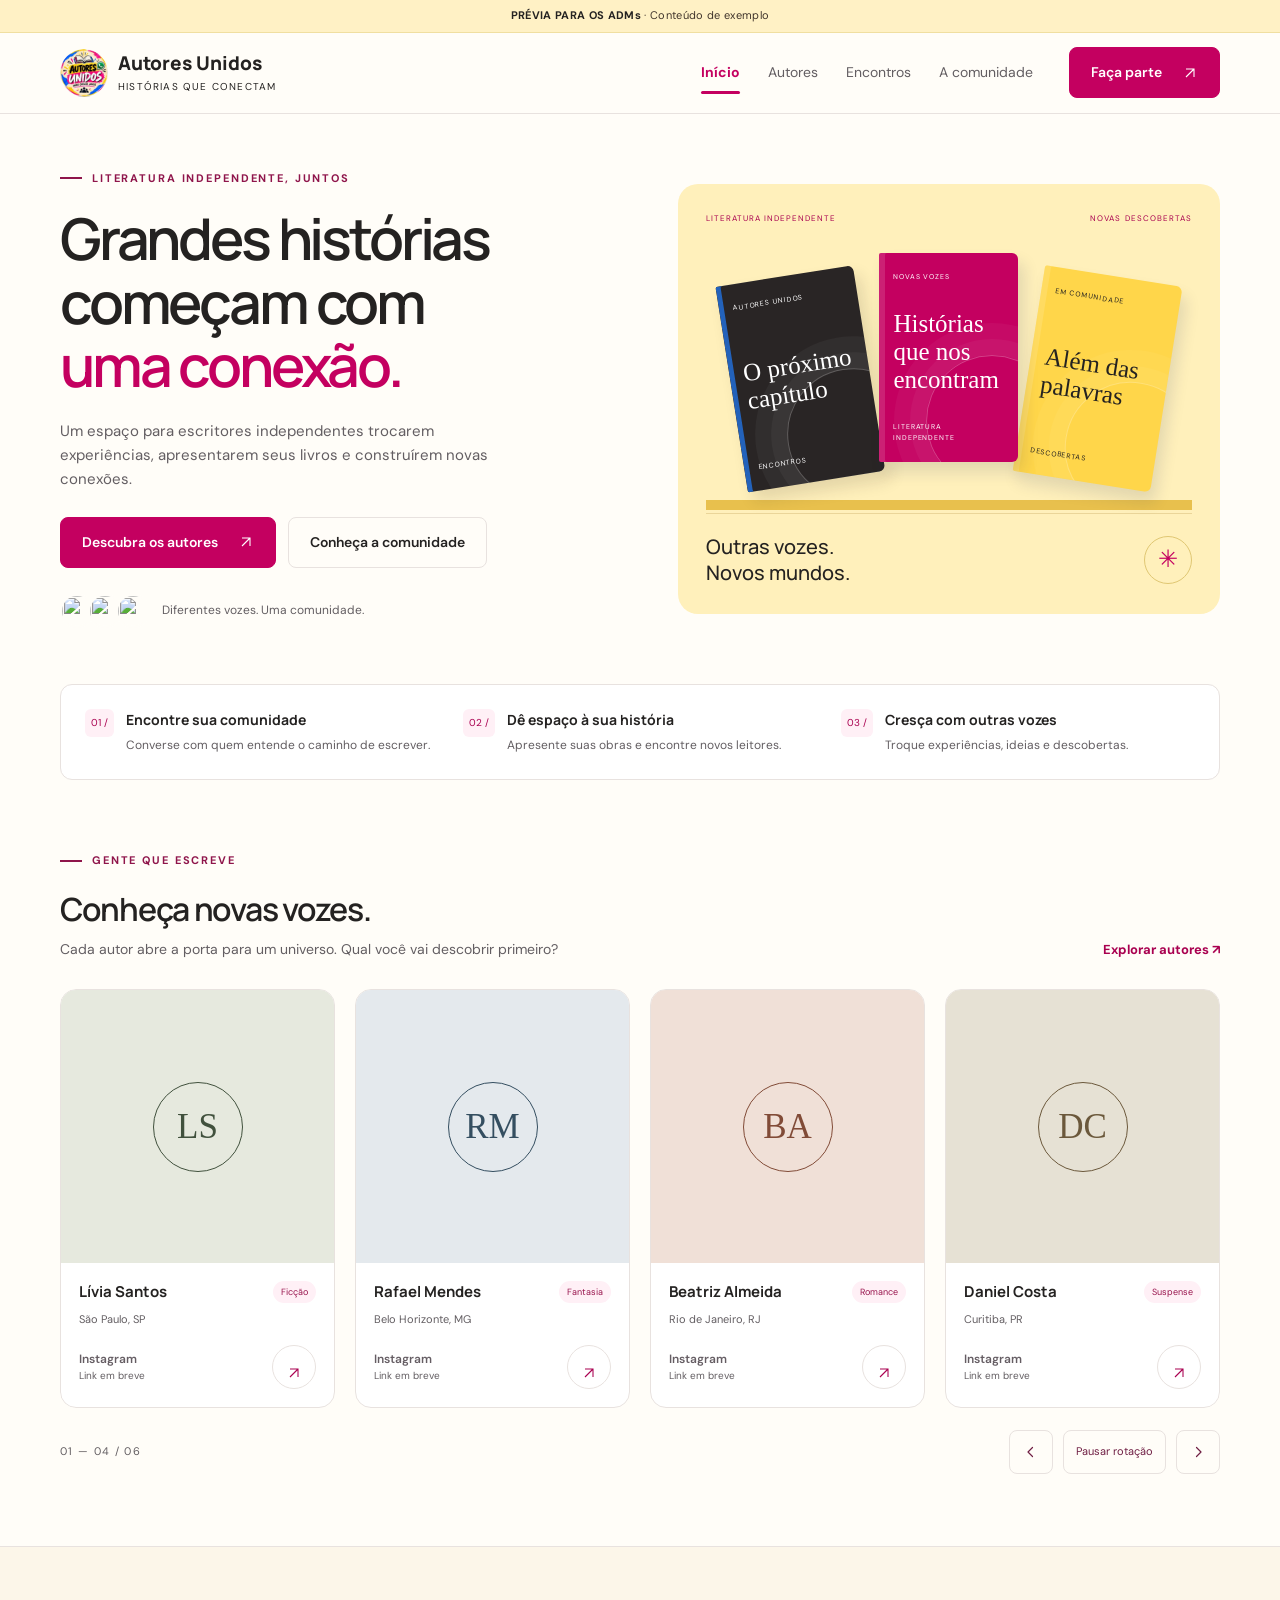
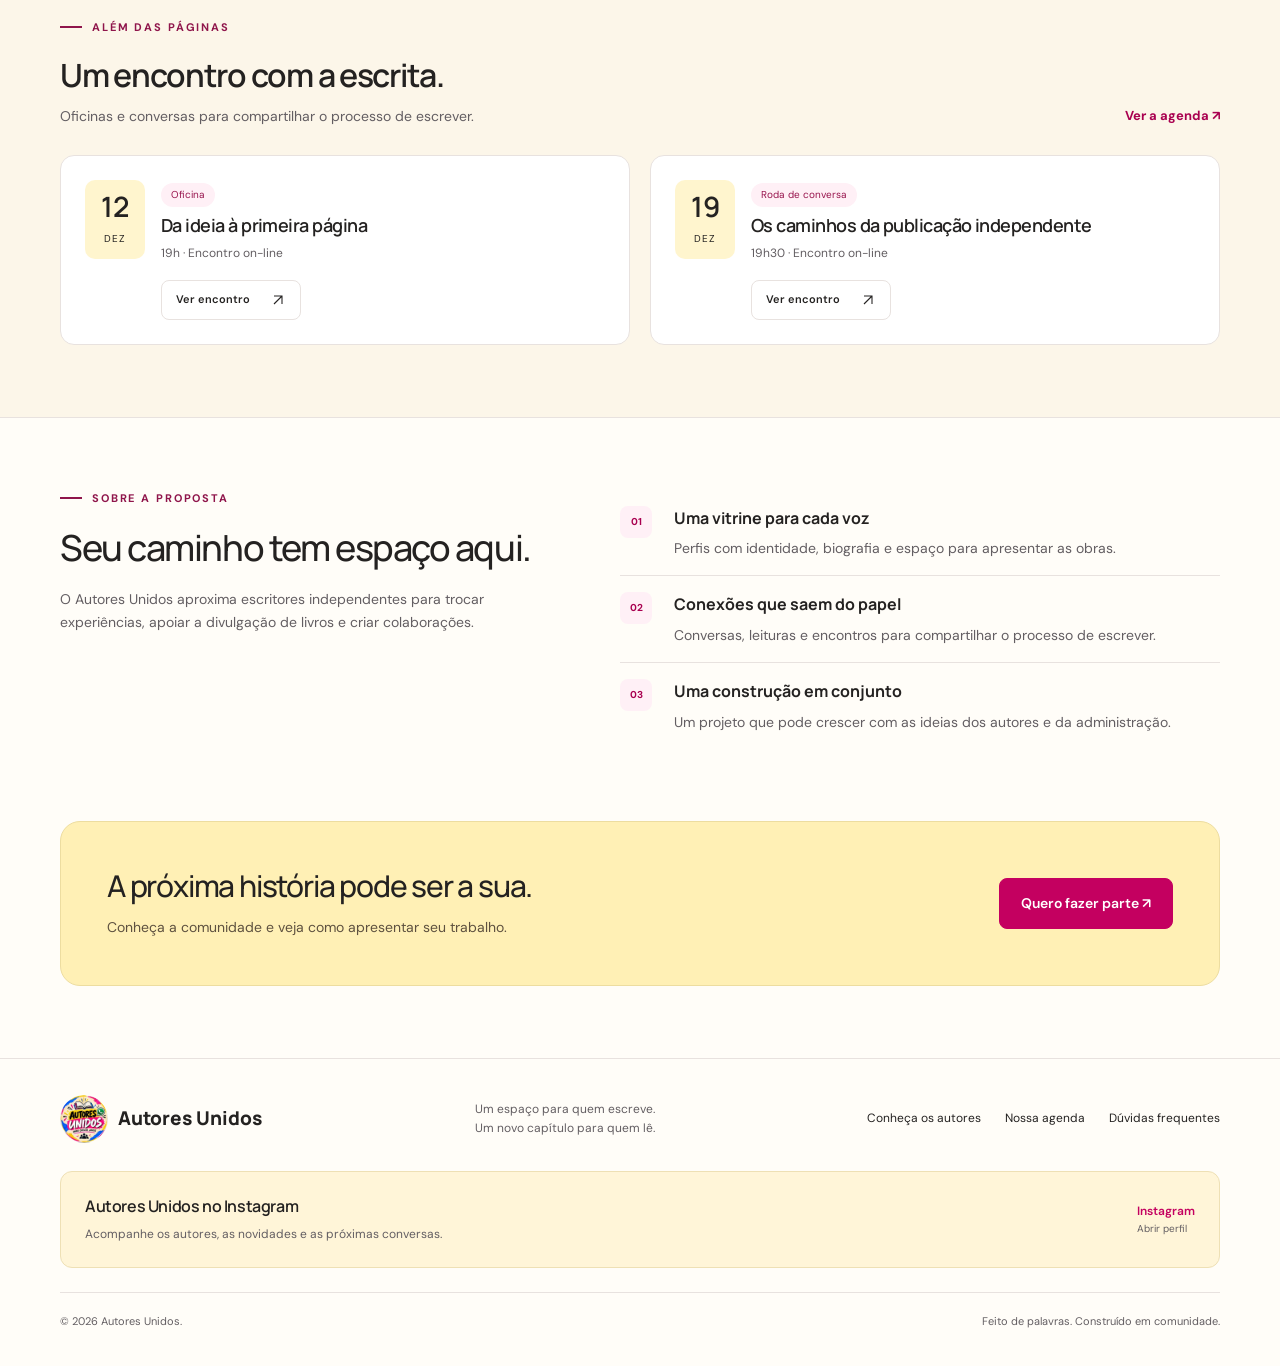
==== commit efa8b312: "Ativa Instagram oficial @autoresunidosofc no rodapé do site" ====
--- a/index.html
+++ b/index.html
@@ -1,5 +1,5 @@
 <!doctype html>
-<html lang="pt-BR"><head><meta charset="utf-8"><meta name="viewport" content="width=device-width,initial-scale=1"><meta name="theme-color" content="#c40060"><meta name="description" content="Conheça a proposta do Autores Unidos: uma comunidade para descobrir escritores, compartilhar histórias e crescer juntos."><title>Histórias que conectam · Autores Unidos</title><link rel="stylesheet" href="styles.css?v=20261111-instagram-v11"><script src="app.js?v=20261111-instagram-v11" defer></script></head><body data-page="home"><div data-header></div><main id="conteudo">
-<div class="wrap"><section class="hero home-hero"><div><div class="eyebrow">Literatura independente, juntos</div><h1>Grandes histórias<br>começam com<br><em>uma conexão.</em></h1><p>Um espaço para escritores independentes trocarem experiências, apresentarem seus livros e construírem novas conexões.</p><div class="actions"><a class="button" href="autores.html?v=11">Descubra os autores <span aria-hidden="true">↗</span></a><a class="button light" href="participar.html?v=11">Conheça a comunidade</a></div><div class="hero-foot"><div class="home-avatars" aria-hidden="true"><img src="https://images.unsplash.com/photo-1494790108377-be9c29b29330?auto=format&fit=crop&crop=faces&w=80&h=80&q=80" alt="" width="34" height="34"><img src="https://images.unsplash.com/photo-1506794778202-cad84cf45f1d?auto=format&fit=crop&crop=faces&w=80&h=80&q=80" alt="" width="34" height="34"><img src="https://images.unsplash.com/photo-1531123897727-8f129e1688ce?auto=format&fit=crop&crop=faces&w=80&h=80&q=80" alt="" width="34" height="34"></div><span>Diferentes vozes. Uma comunidade.</span></div></div><div class="studio" aria-label="Ilustração de três livros fictícios"><div class="studio-top"><span>Literatura independente</span><span>Novas descobertas</span></div><div class="book-scene" aria-hidden="true"><div class="book"><small>Autores Unidos</small><strong>O próximo<br>capítulo</strong><small>Encontros</small></div><div class="book"><small>Novas vozes</small><strong>Histórias<br>que nos<br>encontram</strong><small>Literatura independente</small></div><div class="book"><small>Em comunidade</small><strong>Além das<br>palavras</strong><small>Descobertas</small></div></div><div class="studio-bottom"><strong>Outras vozes.<br>Novos mundos.</strong><span aria-hidden="true">✳</span></div></div></section><section class="values home-values" aria-label="Nossos pilares"><div class="value"><span class="number">01 /</span><div><h2>Encontre sua comunidade</h2><p>Converse com quem entende o caminho de escrever.</p></div></div><div class="value"><span class="number">02 /</span><div><h2>Dê espaço à sua história</h2><p>Apresente suas obras e encontre novos leitores.</p></div></div><div class="value"><span class="number">03 /</span><div><h2>Cresça com outras vozes</h2><p>Troque experiências, ideias e descobertas.</p></div></div></section><section class="section"><div class="section-head"><div><div class="eyebrow">Gente que escreve</div><h2>Conheça novas vozes.</h2><p>Cada autor abre a porta para um universo. Qual você vai descobrir primeiro?</p></div><a class="text-link" href="autores.html?v=11">Explorar autores ↗</a></div><div class="authors" data-authors="4"></div></section></div>
-<section class="agenda-bg section"><div class="wrap"><div class="section-head"><div><div class="eyebrow">Além das páginas</div><h2>Um encontro com a escrita.</h2><p>Oficinas e conversas para compartilhar o processo de escrever.</p></div><a class="text-link" href="encontros.html?v=11">Ver a agenda ↗</a></div><div class="home-agenda" data-events="2"></div></div></section>
-<div class="wrap"><section class="section community home-about"><div><div class="eyebrow">Sobre a proposta</div><h2>Seu caminho tem espaço aqui.</h2><p>O Autores Unidos aproxima escritores independentes para trocar experiências, apoiar a divulgação de livros e criar colaborações.</p></div><ol class="steps"><li><b>01</b><div><h3>Uma vitrine para cada voz</h3><p>Perfis com identidade, biografia e espaço para apresentar as obras.</p></div></li><li><b>02</b><div><h3>Conexões que saem do papel</h3><p>Conversas, leituras e encontros para compartilhar o processo de escrever.</p></div></li><li><b>03</b><div><h3>Uma construção em conjunto</h3><p>Um projeto que pode crescer com as ideias dos autores e da administração.</p></div></li></ol></section><section class="cta-panel"><div><h2>A próxima história pode ser a sua.</h2><p>Conheça a comunidade e veja como apresentar seu trabalho.</p></div><a class="button lime" href="participar.html?v=11#cadastro">Quero fazer parte ↗</a></section></div></main><div data-footer></div></body></html>+<html lang="pt-BR"><head><meta charset="utf-8"><meta name="viewport" content="width=device-width,initial-scale=1"><meta name="theme-color" content="#c40060"><meta name="description" content="Conheça a proposta do Autores Unidos: uma comunidade para descobrir escritores, compartilhar histórias e crescer juntos."><title>Histórias que conectam · Autores Unidos</title><link rel="stylesheet" href="styles.css?v=20261111-instagram-v12"><script src="app.js?v=20261111-instagram-v12" defer></script></head><body data-page="home"><div data-header></div><main id="conteudo">
+<div class="wrap"><section class="hero home-hero"><div><div class="eyebrow">Literatura independente, juntos</div><h1>Grandes histórias<br>começam com<br><em>uma conexão.</em></h1><p>Um espaço para escritores independentes trocarem experiências, apresentarem seus livros e construírem novas conexões.</p><div class="actions"><a class="button" href="autores.html?v=12">Descubra os autores <span aria-hidden="true">↗</span></a><a class="button light" href="participar.html?v=12">Conheça a comunidade</a></div><div class="hero-foot"><div class="home-avatars" aria-hidden="true"><img src="https://images.unsplash.com/photo-1494790108377-be9c29b29330?auto=format&fit=crop&crop=faces&w=80&h=80&q=80" alt="" width="34" height="34"><img src="https://images.unsplash.com/photo-1506794778202-cad84cf45f1d?auto=format&fit=crop&crop=faces&w=80&h=80&q=80" alt="" width="34" height="34"><img src="https://images.unsplash.com/photo-1531123897727-8f129e1688ce?auto=format&fit=crop&crop=faces&w=80&h=80&q=80" alt="" width="34" height="34"></div><span>Diferentes vozes. Uma comunidade.</span></div></div><div class="studio" aria-label="Ilustração de três livros fictícios"><div class="studio-top"><span>Literatura independente</span><span>Novas descobertas</span></div><div class="book-scene" aria-hidden="true"><div class="book"><small>Autores Unidos</small><strong>O próximo<br>capítulo</strong><small>Encontros</small></div><div class="book"><small>Novas vozes</small><strong>Histórias<br>que nos<br>encontram</strong><small>Literatura independente</small></div><div class="book"><small>Em comunidade</small><strong>Além das<br>palavras</strong><small>Descobertas</small></div></div><div class="studio-bottom"><strong>Outras vozes.<br>Novos mundos.</strong><span aria-hidden="true">✳</span></div></div></section><section class="values home-values" aria-label="Nossos pilares"><div class="value"><span class="number">01 /</span><div><h2>Encontre sua comunidade</h2><p>Converse com quem entende o caminho de escrever.</p></div></div><div class="value"><span class="number">02 /</span><div><h2>Dê espaço à sua história</h2><p>Apresente suas obras e encontre novos leitores.</p></div></div><div class="value"><span class="number">03 /</span><div><h2>Cresça com outras vozes</h2><p>Troque experiências, ideias e descobertas.</p></div></div></section><section class="section"><div class="section-head"><div><div class="eyebrow">Gente que escreve</div><h2>Conheça novas vozes.</h2><p>Cada autor abre a porta para um universo. Qual você vai descobrir primeiro?</p></div><a class="text-link" href="autores.html?v=12">Explorar autores ↗</a></div><div class="authors" data-authors="4"></div></section></div>
+<section class="agenda-bg section"><div class="wrap"><div class="section-head"><div><div class="eyebrow">Além das páginas</div><h2>Um encontro com a escrita.</h2><p>Oficinas e conversas para compartilhar o processo de escrever.</p></div><a class="text-link" href="encontros.html?v=12">Ver a agenda ↗</a></div><div class="home-agenda" data-events="2"></div></div></section>
+<div class="wrap"><section class="section community home-about"><div><div class="eyebrow">Sobre a proposta</div><h2>Seu caminho tem espaço aqui.</h2><p>O Autores Unidos aproxima escritores independentes para trocar experiências, apoiar a divulgação de livros e criar colaborações.</p></div><ol class="steps"><li><b>01</b><div><h3>Uma vitrine para cada voz</h3><p>Perfis com identidade, biografia e espaço para apresentar as obras.</p></div></li><li><b>02</b><div><h3>Conexões que saem do papel</h3><p>Conversas, leituras e encontros para compartilhar o processo de escrever.</p></div></li><li><b>03</b><div><h3>Uma construção em conjunto</h3><p>Um projeto que pode crescer com as ideias dos autores e da administração.</p></div></li></ol></section><section class="cta-panel"><div><h2>A próxima história pode ser a sua.</h2><p>Conheça a comunidade e veja como apresentar seu trabalho.</p></div><a class="button lime" href="participar.html?v=12#cadastro">Quero fazer parte ↗</a></section></div></main><div data-footer></div></body></html>
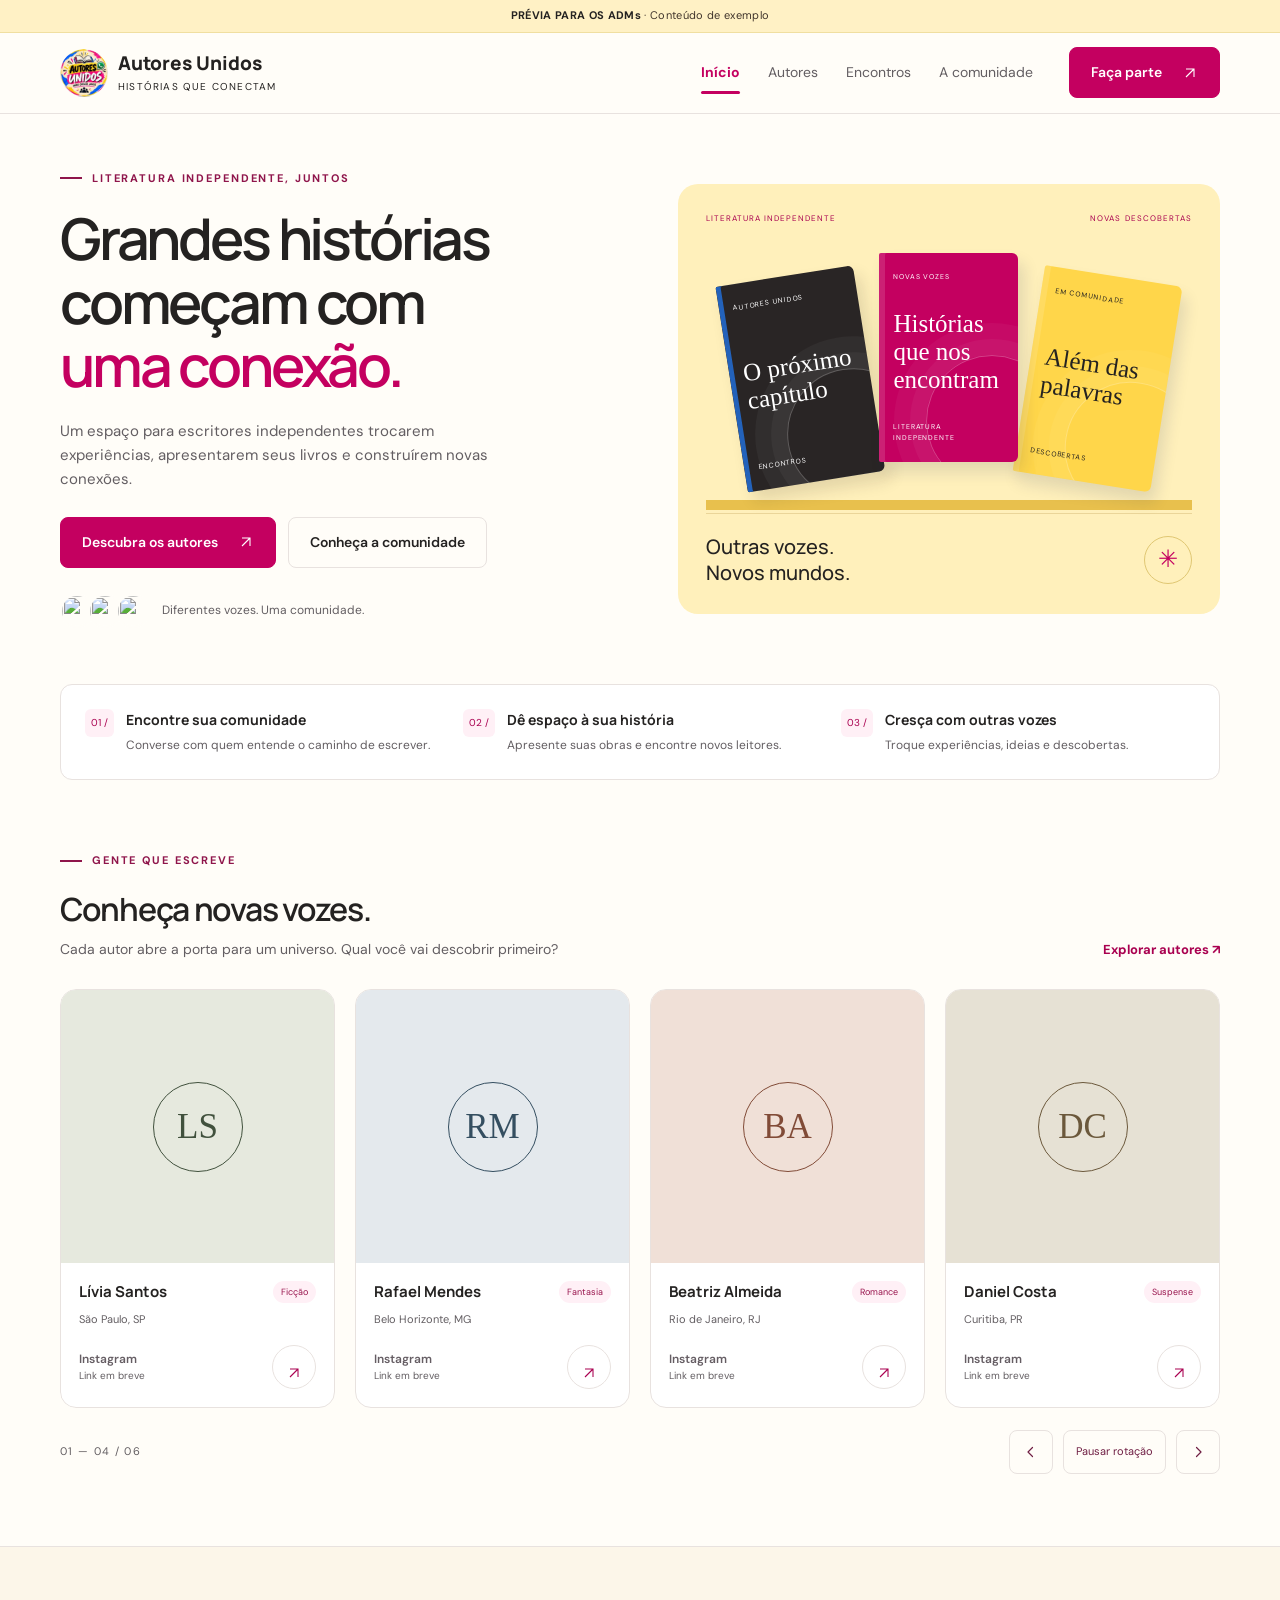
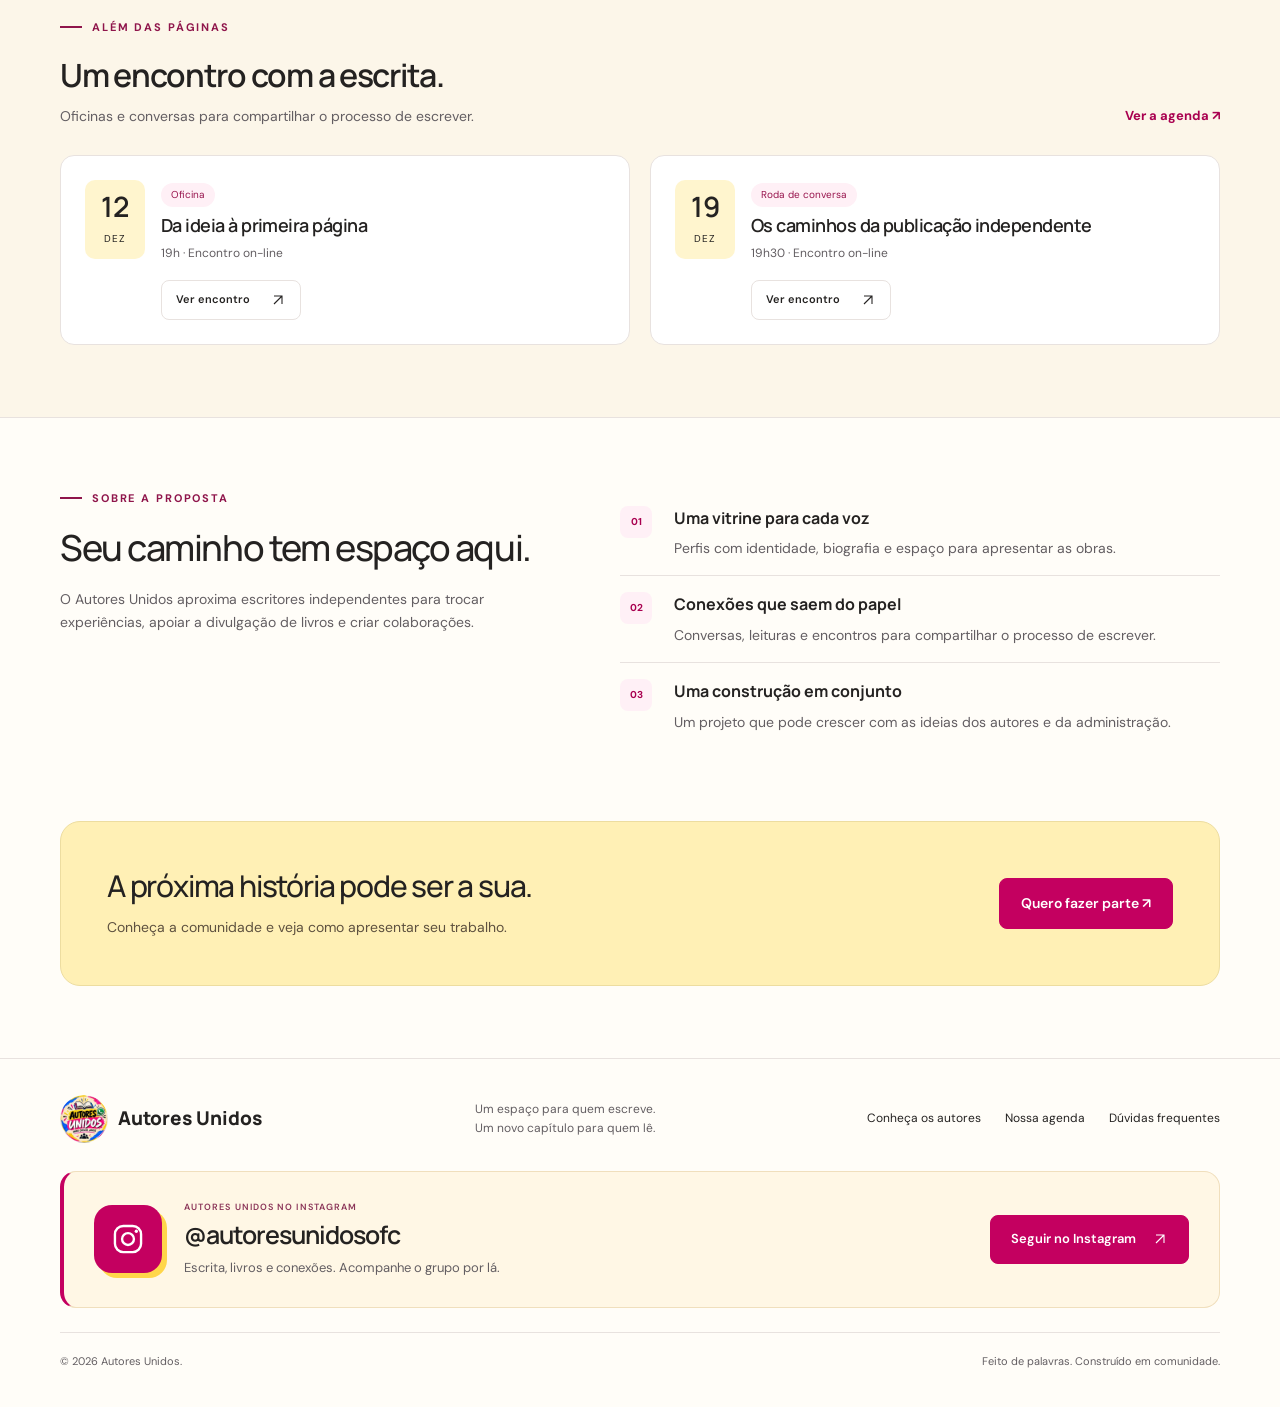
==== commit 69e23c38: "Refina chamada do Instagram com ícone, perfil visível e botão de destaque" ====
--- a/index.html
+++ b/index.html
@@ -1,5 +1,5 @@
 <!doctype html>
-<html lang="pt-BR"><head><meta charset="utf-8"><meta name="viewport" content="width=device-width,initial-scale=1"><meta name="theme-color" content="#c40060"><meta name="description" content="Conheça a proposta do Autores Unidos: uma comunidade para descobrir escritores, compartilhar histórias e crescer juntos."><title>Histórias que conectam · Autores Unidos</title><link rel="stylesheet" href="styles.css?v=20261111-instagram-v12"><script src="app.js?v=20261111-instagram-v12" defer></script></head><body data-page="home"><div data-header></div><main id="conteudo">
-<div class="wrap"><section class="hero home-hero"><div><div class="eyebrow">Literatura independente, juntos</div><h1>Grandes histórias<br>começam com<br><em>uma conexão.</em></h1><p>Um espaço para escritores independentes trocarem experiências, apresentarem seus livros e construírem novas conexões.</p><div class="actions"><a class="button" href="autores.html?v=12">Descubra os autores <span aria-hidden="true">↗</span></a><a class="button light" href="participar.html?v=12">Conheça a comunidade</a></div><div class="hero-foot"><div class="home-avatars" aria-hidden="true"><img src="https://images.unsplash.com/photo-1494790108377-be9c29b29330?auto=format&fit=crop&crop=faces&w=80&h=80&q=80" alt="" width="34" height="34"><img src="https://images.unsplash.com/photo-1506794778202-cad84cf45f1d?auto=format&fit=crop&crop=faces&w=80&h=80&q=80" alt="" width="34" height="34"><img src="https://images.unsplash.com/photo-1531123897727-8f129e1688ce?auto=format&fit=crop&crop=faces&w=80&h=80&q=80" alt="" width="34" height="34"></div><span>Diferentes vozes. Uma comunidade.</span></div></div><div class="studio" aria-label="Ilustração de três livros fictícios"><div class="studio-top"><span>Literatura independente</span><span>Novas descobertas</span></div><div class="book-scene" aria-hidden="true"><div class="book"><small>Autores Unidos</small><strong>O próximo<br>capítulo</strong><small>Encontros</small></div><div class="book"><small>Novas vozes</small><strong>Histórias<br>que nos<br>encontram</strong><small>Literatura independente</small></div><div class="book"><small>Em comunidade</small><strong>Além das<br>palavras</strong><small>Descobertas</small></div></div><div class="studio-bottom"><strong>Outras vozes.<br>Novos mundos.</strong><span aria-hidden="true">✳</span></div></div></section><section class="values home-values" aria-label="Nossos pilares"><div class="value"><span class="number">01 /</span><div><h2>Encontre sua comunidade</h2><p>Converse com quem entende o caminho de escrever.</p></div></div><div class="value"><span class="number">02 /</span><div><h2>Dê espaço à sua história</h2><p>Apresente suas obras e encontre novos leitores.</p></div></div><div class="value"><span class="number">03 /</span><div><h2>Cresça com outras vozes</h2><p>Troque experiências, ideias e descobertas.</p></div></div></section><section class="section"><div class="section-head"><div><div class="eyebrow">Gente que escreve</div><h2>Conheça novas vozes.</h2><p>Cada autor abre a porta para um universo. Qual você vai descobrir primeiro?</p></div><a class="text-link" href="autores.html?v=12">Explorar autores ↗</a></div><div class="authors" data-authors="4"></div></section></div>
-<section class="agenda-bg section"><div class="wrap"><div class="section-head"><div><div class="eyebrow">Além das páginas</div><h2>Um encontro com a escrita.</h2><p>Oficinas e conversas para compartilhar o processo de escrever.</p></div><a class="text-link" href="encontros.html?v=12">Ver a agenda ↗</a></div><div class="home-agenda" data-events="2"></div></div></section>
-<div class="wrap"><section class="section community home-about"><div><div class="eyebrow">Sobre a proposta</div><h2>Seu caminho tem espaço aqui.</h2><p>O Autores Unidos aproxima escritores independentes para trocar experiências, apoiar a divulgação de livros e criar colaborações.</p></div><ol class="steps"><li><b>01</b><div><h3>Uma vitrine para cada voz</h3><p>Perfis com identidade, biografia e espaço para apresentar as obras.</p></div></li><li><b>02</b><div><h3>Conexões que saem do papel</h3><p>Conversas, leituras e encontros para compartilhar o processo de escrever.</p></div></li><li><b>03</b><div><h3>Uma construção em conjunto</h3><p>Um projeto que pode crescer com as ideias dos autores e da administração.</p></div></li></ol></section><section class="cta-panel"><div><h2>A próxima história pode ser a sua.</h2><p>Conheça a comunidade e veja como apresentar seu trabalho.</p></div><a class="button lime" href="participar.html?v=12#cadastro">Quero fazer parte ↗</a></section></div></main><div data-footer></div></body></html>+<html lang="pt-BR"><head><meta charset="utf-8"><meta name="viewport" content="width=device-width,initial-scale=1"><meta name="theme-color" content="#c40060"><meta name="description" content="Conheça a proposta do Autores Unidos: uma comunidade para descobrir escritores, compartilhar histórias e crescer juntos."><title>Histórias que conectam · Autores Unidos</title><link rel="stylesheet" href="styles.css?v=20261111-social-v13"><script src="app.js?v=20261111-social-v13" defer></script></head><body data-page="home"><div data-header></div><main id="conteudo">
+<div class="wrap"><section class="hero home-hero"><div><div class="eyebrow">Literatura independente, juntos</div><h1>Grandes histórias<br>começam com<br><em>uma conexão.</em></h1><p>Um espaço para escritores independentes trocarem experiências, apresentarem seus livros e construírem novas conexões.</p><div class="actions"><a class="button" href="autores.html?v=13">Descubra os autores <span aria-hidden="true">↗</span></a><a class="button light" href="participar.html?v=13">Conheça a comunidade</a></div><div class="hero-foot"><div class="home-avatars" aria-hidden="true"><img src="https://images.unsplash.com/photo-1494790108377-be9c29b29330?auto=format&fit=crop&crop=faces&w=80&h=80&q=80" alt="" width="34" height="34"><img src="https://images.unsplash.com/photo-1506794778202-cad84cf45f1d?auto=format&fit=crop&crop=faces&w=80&h=80&q=80" alt="" width="34" height="34"><img src="https://images.unsplash.com/photo-1531123897727-8f129e1688ce?auto=format&fit=crop&crop=faces&w=80&h=80&q=80" alt="" width="34" height="34"></div><span>Diferentes vozes. Uma comunidade.</span></div></div><div class="studio" aria-label="Ilustração de três livros fictícios"><div class="studio-top"><span>Literatura independente</span><span>Novas descobertas</span></div><div class="book-scene" aria-hidden="true"><div class="book"><small>Autores Unidos</small><strong>O próximo<br>capítulo</strong><small>Encontros</small></div><div class="book"><small>Novas vozes</small><strong>Histórias<br>que nos<br>encontram</strong><small>Literatura independente</small></div><div class="book"><small>Em comunidade</small><strong>Além das<br>palavras</strong><small>Descobertas</small></div></div><div class="studio-bottom"><strong>Outras vozes.<br>Novos mundos.</strong><span aria-hidden="true">✳</span></div></div></section><section class="values home-values" aria-label="Nossos pilares"><div class="value"><span class="number">01 /</span><div><h2>Encontre sua comunidade</h2><p>Converse com quem entende o caminho de escrever.</p></div></div><div class="value"><span class="number">02 /</span><div><h2>Dê espaço à sua história</h2><p>Apresente suas obras e encontre novos leitores.</p></div></div><div class="value"><span class="number">03 /</span><div><h2>Cresça com outras vozes</h2><p>Troque experiências, ideias e descobertas.</p></div></div></section><section class="section"><div class="section-head"><div><div class="eyebrow">Gente que escreve</div><h2>Conheça novas vozes.</h2><p>Cada autor abre a porta para um universo. Qual você vai descobrir primeiro?</p></div><a class="text-link" href="autores.html?v=13">Explorar autores ↗</a></div><div class="authors" data-authors="4"></div></section></div>
+<section class="agenda-bg section"><div class="wrap"><div class="section-head"><div><div class="eyebrow">Além das páginas</div><h2>Um encontro com a escrita.</h2><p>Oficinas e conversas para compartilhar o processo de escrever.</p></div><a class="text-link" href="encontros.html?v=13">Ver a agenda ↗</a></div><div class="home-agenda" data-events="2"></div></div></section>
+<div class="wrap"><section class="section community home-about"><div><div class="eyebrow">Sobre a proposta</div><h2>Seu caminho tem espaço aqui.</h2><p>O Autores Unidos aproxima escritores independentes para trocar experiências, apoiar a divulgação de livros e criar colaborações.</p></div><ol class="steps"><li><b>01</b><div><h3>Uma vitrine para cada voz</h3><p>Perfis com identidade, biografia e espaço para apresentar as obras.</p></div></li><li><b>02</b><div><h3>Conexões que saem do papel</h3><p>Conversas, leituras e encontros para compartilhar o processo de escrever.</p></div></li><li><b>03</b><div><h3>Uma construção em conjunto</h3><p>Um projeto que pode crescer com as ideias dos autores e da administração.</p></div></li></ol></section><section class="cta-panel"><div><h2>A próxima história pode ser a sua.</h2><p>Conheça a comunidade e veja como apresentar seu trabalho.</p></div><a class="button lime" href="participar.html?v=13#cadastro">Quero fazer parte ↗</a></section></div></main><div data-footer></div></body></html>
--- a/styles.css
+++ b/styles.css
@@ -35,3 +35,5 @@
 @media(max-width:400px){.menu{width:44px;padding:0}.menu-label{display:none}.studio-bottom strong{font-size:18px}.studio-bottom{gap:10px}.studio-bottom>span{width:40px;height:40px}.book strong{font-size:17px}.home-hero .hero-foot{font-size:11px}.notice{font-size:9px}.authors-intro h1,.community-intro h1,.subpage-intro h1{font-size:32px}.catalog-author .author-title{flex-wrap:wrap}.toolbar label{min-width:0}.discovery-search{padding:20px}.discovery-search h2{font-size:18px}.catalogue-heading{align-items:center}.meeting-card{padding:22px}.home-agenda .event{padding:18px}.profile-button{gap:8px}}
 /* Real Instagram URLs activate these slots; pending profiles remain plain text. */
 .author-bottom{justify-content:space-between;gap:12px;flex-wrap:wrap}.instagram-slot{display:inline-flex;flex-direction:column;justify-content:center;align-items:flex-start;gap:2px;min-height:44px;line-height:1.35;color:var(--pink);font-size:12px;font-weight:600}.instagram-slot small{font-size:10px;font-weight:400;color:var(--muted)}a.instagram-slot:hover>span{text-decoration:underline;text-underline-offset:3px}.instagram-slot.is-pending{color:#655d63;cursor:default}.profile-instagram{border-block:1px solid var(--line);margin-top:20px;padding:10px 0}.footer-social{display:flex;justify-content:space-between;align-items:center;gap:24px;padding:22px 24px;margin-top:28px;background:#fff5d8;border-radius:12px;border:1px solid #eee0b5}.footer-social h2{font-size:16px;font-weight:600;letter-spacing:-.025em}.footer-social p{font-size:12px;color:var(--muted);margin-top:6px}.footer-social .instagram-slot{flex:none}.footer-bottom{margin-top:24px}@media(max-width:760px){.footer-social{padding:20px;gap:16px;align-items:flex-start;flex-direction:column}.footer-social h2{font-size:17px}.footer-social p{font-size:13px}.instagram-slot{font-size:13px}.instagram-slot small{font-size:11px}.author-bottom{gap:8px}}
+/* A clear, welcoming invitation to the official Instagram profile. */
+.footer-social{padding:28px 30px;gap:28px;background:#fff7e5;border:1px solid #f0dfbd;border-left:4px solid var(--pink);border-radius:16px;position:relative}.social-identity{display:flex;align-items:center;gap:22px;min-width:0}.instagram-emblem{width:68px;height:68px;display:grid;place-items:center;flex:none;background:var(--pink);color:white;border-radius:18px;box-shadow:5px 5px 0 #ffd64a}.instagram-emblem svg{width:38px;height:38px}.social-kicker{display:block;font-size:9px;letter-spacing:.12em;color:#8b3558;margin-bottom:6px;font-weight:600}.footer-social h2{font-size:25px;font-weight:600;letter-spacing:-.04em;color:#242221;line-height:1.2}.footer-social p{margin-top:8px;font-size:13px;color:#635e62}.instagram-cta{flex:none;white-space:nowrap;font-size:13px;min-height:48px;padding:13px 20px;gap:16px}.instagram-cta:hover{box-shadow:0 5px 16px #c400601c}@media(max-width:900px){.footer-social{gap:24px;padding:26px}.social-identity{gap:18px}.instagram-emblem{width:58px;height:58px;border-radius:15px}.instagram-emblem svg{width:32px;height:32px}.footer-social h2{font-size:23px}.footer-social p{font-size:12px}.instagram-cta{padding-inline:16px;font-size:12px}}@media(max-width:760px){.footer-social{align-items:stretch;gap:24px;padding:24px}.social-identity{align-items:center;gap:16px}.footer-social h2{font-size:24px}.social-kicker{font-size:8px;letter-spacing:.09em}.footer-social p{font-size:13px;line-height:1.5}.instagram-cta{align-self:flex-start;font-size:13px;padding-inline:20px}}@media(max-width:400px){.footer-social{padding:22px 18px;gap:22px}.social-identity{align-items:flex-start;gap:14px}.instagram-emblem{width:46px;height:46px;border-radius:13px;box-shadow:4px 4px 0 #ffd64a}.instagram-emblem svg{width:28px;height:28px}.social-kicker{font-size:7px;margin-bottom:6px;letter-spacing:.04em}.footer-social h2{font-size:21px;overflow-wrap:anywhere}.footer-social p{font-size:12px}.instagram-cta{align-self:stretch;justify-content:center;min-height:48px;font-size:13px}}
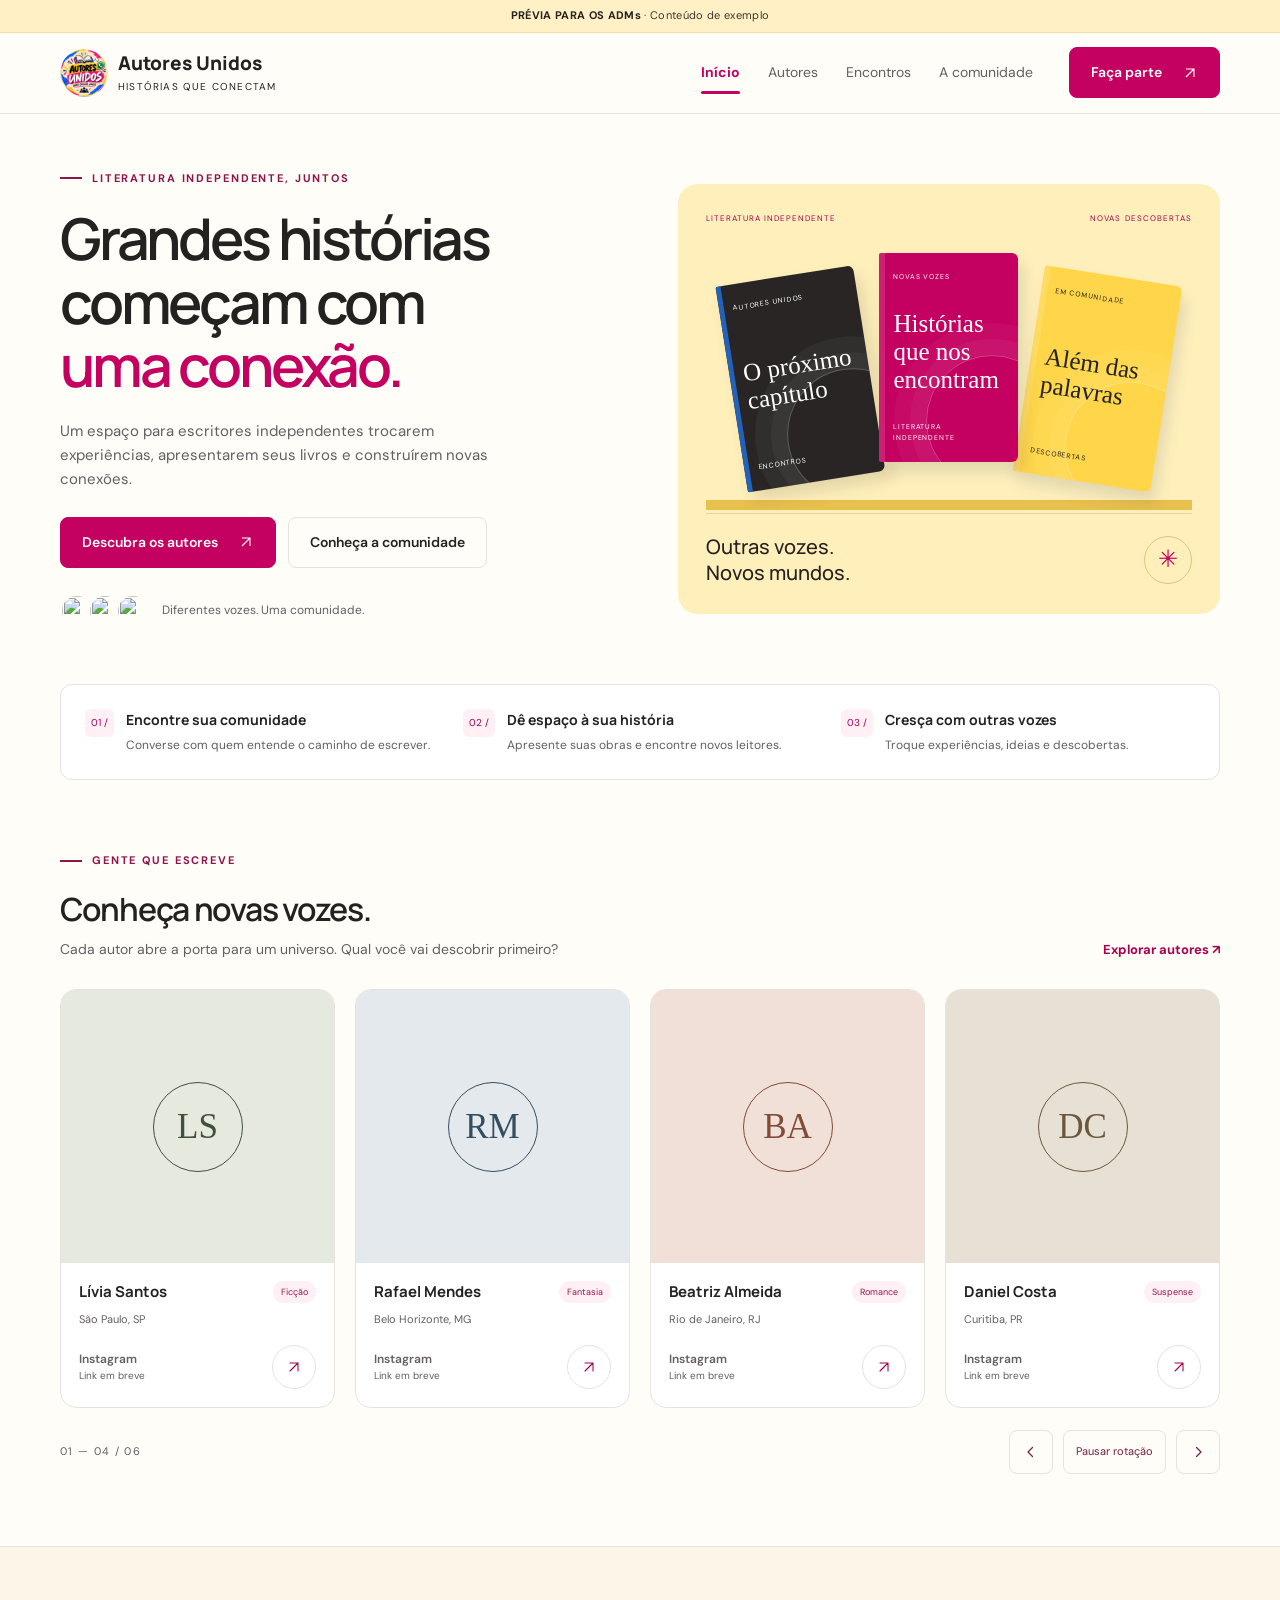
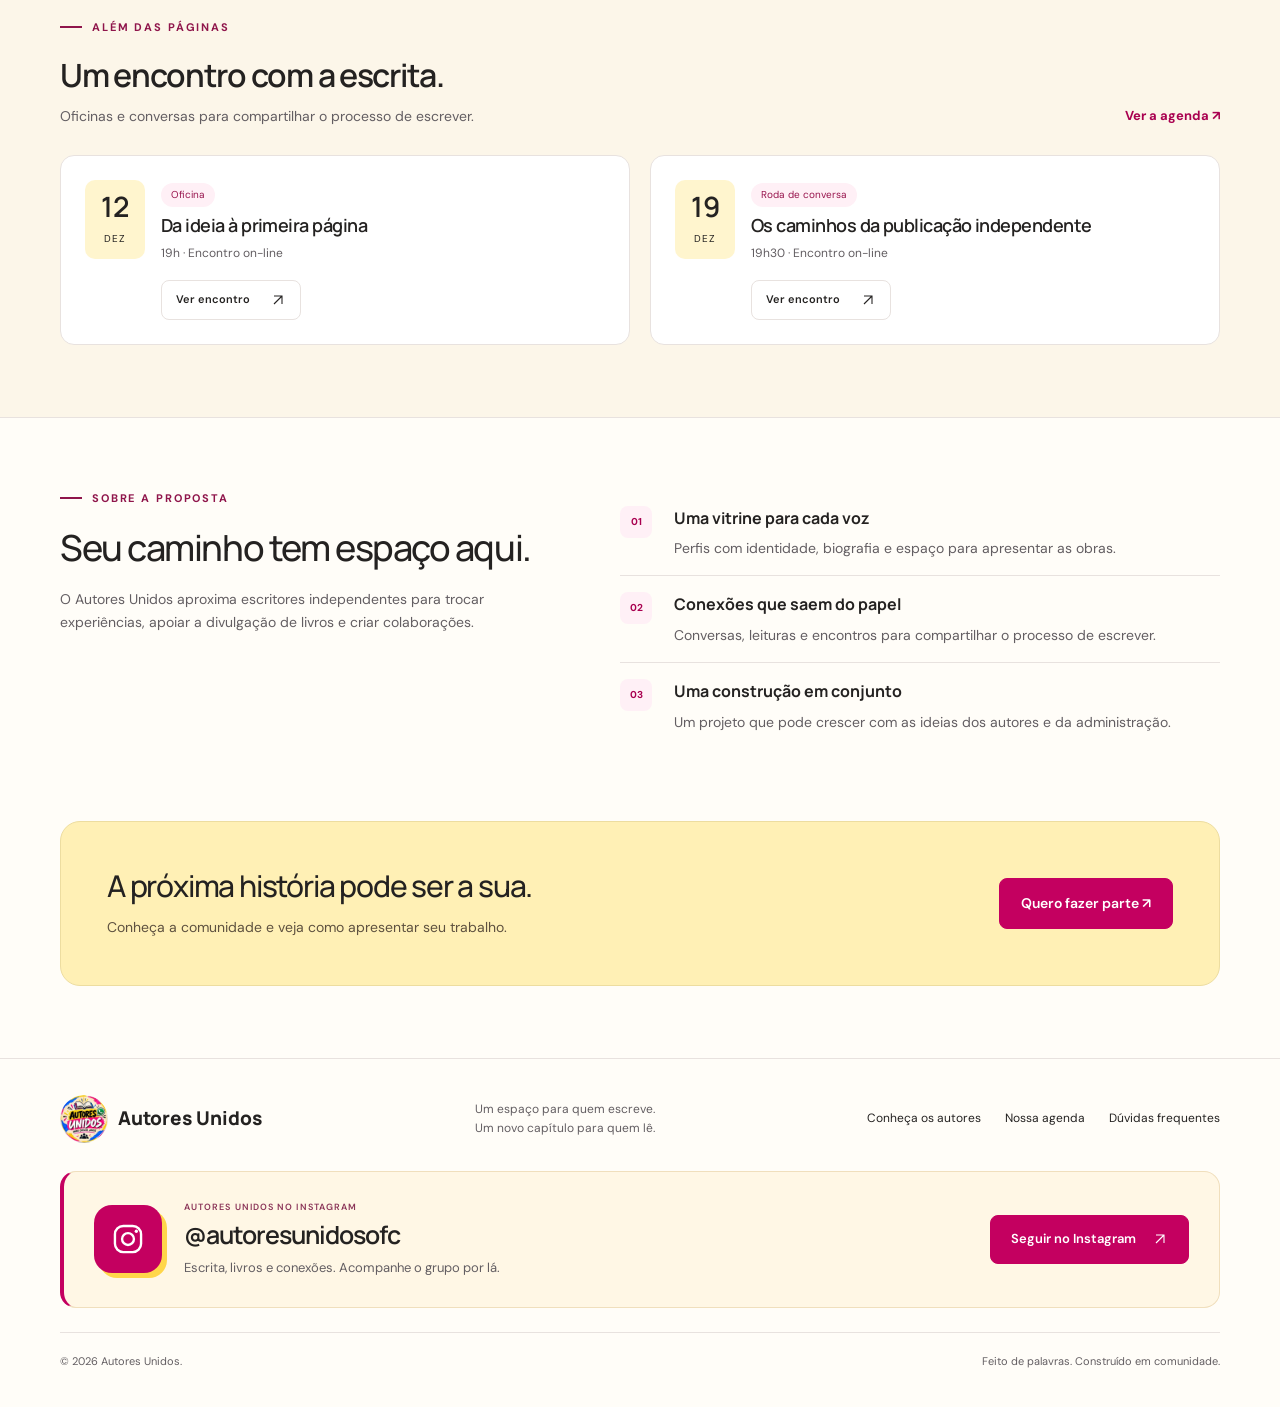
==== commit 3b34c206: "Corrige setas deslocadas e alinha ações dos cartões de autores" ====
--- a/index.html
+++ b/index.html
@@ -1,5 +1,5 @@
 <!doctype html>
-<html lang="pt-BR"><head><meta charset="utf-8"><meta name="viewport" content="width=device-width,initial-scale=1"><meta name="theme-color" content="#c40060"><meta name="description" content="Conheça a proposta do Autores Unidos: uma comunidade para descobrir escritores, compartilhar histórias e crescer juntos."><title>Histórias que conectam · Autores Unidos</title><link rel="stylesheet" href="styles.css?v=20261111-social-v13"><script src="app.js?v=20261111-social-v13" defer></script></head><body data-page="home"><div data-header></div><main id="conteudo">
-<div class="wrap"><section class="hero home-hero"><div><div class="eyebrow">Literatura independente, juntos</div><h1>Grandes histórias<br>começam com<br><em>uma conexão.</em></h1><p>Um espaço para escritores independentes trocarem experiências, apresentarem seus livros e construírem novas conexões.</p><div class="actions"><a class="button" href="autores.html?v=13">Descubra os autores <span aria-hidden="true">↗</span></a><a class="button light" href="participar.html?v=13">Conheça a comunidade</a></div><div class="hero-foot"><div class="home-avatars" aria-hidden="true"><img src="https://images.unsplash.com/photo-1494790108377-be9c29b29330?auto=format&fit=crop&crop=faces&w=80&h=80&q=80" alt="" width="34" height="34"><img src="https://images.unsplash.com/photo-1506794778202-cad84cf45f1d?auto=format&fit=crop&crop=faces&w=80&h=80&q=80" alt="" width="34" height="34"><img src="https://images.unsplash.com/photo-1531123897727-8f129e1688ce?auto=format&fit=crop&crop=faces&w=80&h=80&q=80" alt="" width="34" height="34"></div><span>Diferentes vozes. Uma comunidade.</span></div></div><div class="studio" aria-label="Ilustração de três livros fictícios"><div class="studio-top"><span>Literatura independente</span><span>Novas descobertas</span></div><div class="book-scene" aria-hidden="true"><div class="book"><small>Autores Unidos</small><strong>O próximo<br>capítulo</strong><small>Encontros</small></div><div class="book"><small>Novas vozes</small><strong>Histórias<br>que nos<br>encontram</strong><small>Literatura independente</small></div><div class="book"><small>Em comunidade</small><strong>Além das<br>palavras</strong><small>Descobertas</small></div></div><div class="studio-bottom"><strong>Outras vozes.<br>Novos mundos.</strong><span aria-hidden="true">✳</span></div></div></section><section class="values home-values" aria-label="Nossos pilares"><div class="value"><span class="number">01 /</span><div><h2>Encontre sua comunidade</h2><p>Converse com quem entende o caminho de escrever.</p></div></div><div class="value"><span class="number">02 /</span><div><h2>Dê espaço à sua história</h2><p>Apresente suas obras e encontre novos leitores.</p></div></div><div class="value"><span class="number">03 /</span><div><h2>Cresça com outras vozes</h2><p>Troque experiências, ideias e descobertas.</p></div></div></section><section class="section"><div class="section-head"><div><div class="eyebrow">Gente que escreve</div><h2>Conheça novas vozes.</h2><p>Cada autor abre a porta para um universo. Qual você vai descobrir primeiro?</p></div><a class="text-link" href="autores.html?v=13">Explorar autores ↗</a></div><div class="authors" data-authors="4"></div></section></div>
-<section class="agenda-bg section"><div class="wrap"><div class="section-head"><div><div class="eyebrow">Além das páginas</div><h2>Um encontro com a escrita.</h2><p>Oficinas e conversas para compartilhar o processo de escrever.</p></div><a class="text-link" href="encontros.html?v=13">Ver a agenda ↗</a></div><div class="home-agenda" data-events="2"></div></div></section>
-<div class="wrap"><section class="section community home-about"><div><div class="eyebrow">Sobre a proposta</div><h2>Seu caminho tem espaço aqui.</h2><p>O Autores Unidos aproxima escritores independentes para trocar experiências, apoiar a divulgação de livros e criar colaborações.</p></div><ol class="steps"><li><b>01</b><div><h3>Uma vitrine para cada voz</h3><p>Perfis com identidade, biografia e espaço para apresentar as obras.</p></div></li><li><b>02</b><div><h3>Conexões que saem do papel</h3><p>Conversas, leituras e encontros para compartilhar o processo de escrever.</p></div></li><li><b>03</b><div><h3>Uma construção em conjunto</h3><p>Um projeto que pode crescer com as ideias dos autores e da administração.</p></div></li></ol></section><section class="cta-panel"><div><h2>A próxima história pode ser a sua.</h2><p>Conheça a comunidade e veja como apresentar seu trabalho.</p></div><a class="button lime" href="participar.html?v=13#cadastro">Quero fazer parte ↗</a></section></div></main><div data-footer></div></body></html>+<html lang="pt-BR"><head><meta charset="utf-8"><meta name="viewport" content="width=device-width,initial-scale=1"><meta name="theme-color" content="#c40060"><meta name="description" content="Conheça a proposta do Autores Unidos: uma comunidade para descobrir escritores, compartilhar histórias e crescer juntos."><title>Histórias que conectam · Autores Unidos</title><link rel="stylesheet" href="styles.css?v=20261111-buttons-v14"><script src="app.js?v=20261111-buttons-v14" defer></script></head><body data-page="home"><div data-header></div><main id="conteudo">
+<div class="wrap"><section class="hero home-hero"><div><div class="eyebrow">Literatura independente, juntos</div><h1>Grandes histórias<br>começam com<br><em>uma conexão.</em></h1><p>Um espaço para escritores independentes trocarem experiências, apresentarem seus livros e construírem novas conexões.</p><div class="actions"><a class="button" href="autores.html?v=14">Descubra os autores <span aria-hidden="true">↗</span></a><a class="button light" href="participar.html?v=14">Conheça a comunidade</a></div><div class="hero-foot"><div class="home-avatars" aria-hidden="true"><img src="https://images.unsplash.com/photo-1494790108377-be9c29b29330?auto=format&fit=crop&crop=faces&w=80&h=80&q=80" alt="" width="34" height="34"><img src="https://images.unsplash.com/photo-1506794778202-cad84cf45f1d?auto=format&fit=crop&crop=faces&w=80&h=80&q=80" alt="" width="34" height="34"><img src="https://images.unsplash.com/photo-1531123897727-8f129e1688ce?auto=format&fit=crop&crop=faces&w=80&h=80&q=80" alt="" width="34" height="34"></div><span>Diferentes vozes. Uma comunidade.</span></div></div><div class="studio" aria-label="Ilustração de três livros fictícios"><div class="studio-top"><span>Literatura independente</span><span>Novas descobertas</span></div><div class="book-scene" aria-hidden="true"><div class="book"><small>Autores Unidos</small><strong>O próximo<br>capítulo</strong><small>Encontros</small></div><div class="book"><small>Novas vozes</small><strong>Histórias<br>que nos<br>encontram</strong><small>Literatura independente</small></div><div class="book"><small>Em comunidade</small><strong>Além das<br>palavras</strong><small>Descobertas</small></div></div><div class="studio-bottom"><strong>Outras vozes.<br>Novos mundos.</strong><span aria-hidden="true">✳</span></div></div></section><section class="values home-values" aria-label="Nossos pilares"><div class="value"><span class="number">01 /</span><div><h2>Encontre sua comunidade</h2><p>Converse com quem entende o caminho de escrever.</p></div></div><div class="value"><span class="number">02 /</span><div><h2>Dê espaço à sua história</h2><p>Apresente suas obras e encontre novos leitores.</p></div></div><div class="value"><span class="number">03 /</span><div><h2>Cresça com outras vozes</h2><p>Troque experiências, ideias e descobertas.</p></div></div></section><section class="section"><div class="section-head"><div><div class="eyebrow">Gente que escreve</div><h2>Conheça novas vozes.</h2><p>Cada autor abre a porta para um universo. Qual você vai descobrir primeiro?</p></div><a class="text-link" href="autores.html?v=14">Explorar autores ↗</a></div><div class="authors" data-authors="4"></div></section></div>
+<section class="agenda-bg section"><div class="wrap"><div class="section-head"><div><div class="eyebrow">Além das páginas</div><h2>Um encontro com a escrita.</h2><p>Oficinas e conversas para compartilhar o processo de escrever.</p></div><a class="text-link" href="encontros.html?v=14">Ver a agenda ↗</a></div><div class="home-agenda" data-events="2"></div></div></section>
+<div class="wrap"><section class="section community home-about"><div><div class="eyebrow">Sobre a proposta</div><h2>Seu caminho tem espaço aqui.</h2><p>O Autores Unidos aproxima escritores independentes para trocar experiências, apoiar a divulgação de livros e criar colaborações.</p></div><ol class="steps"><li><b>01</b><div><h3>Uma vitrine para cada voz</h3><p>Perfis com identidade, biografia e espaço para apresentar as obras.</p></div></li><li><b>02</b><div><h3>Conexões que saem do papel</h3><p>Conversas, leituras e encontros para compartilhar o processo de escrever.</p></div></li><li><b>03</b><div><h3>Uma construção em conjunto</h3><p>Um projeto que pode crescer com as ideias dos autores e da administração.</p></div></li></ol></section><section class="cta-panel"><div><h2>A próxima história pode ser a sua.</h2><p>Conheça a comunidade e veja como apresentar seu trabalho.</p></div><a class="button lime" href="participar.html?v=14#cadastro">Quero fazer parte ↗</a></section></div></main><div data-footer></div></body></html>
--- a/styles.css
+++ b/styles.css
@@ -10,7 +10,7 @@
 /* Editorial layouts for agenda and community. */
 .subpage-intro{display:grid;grid-template-columns:1.15fr 1fr;gap:80px;align-items:end;padding:56px 0 40px}.subpage-intro h1{font-size:clamp(38px,4.6vw,56px)}.intro-aside{padding-bottom:6px}.intro-aside p{font-size:15px;color:var(--muted);max-width:420px;margin-bottom:20px}.featured-event{display:grid;grid-template-columns:.8fr 1.2fr;background:#faf5ee;border:1px solid var(--line);border-radius:20px;overflow:hidden}.featured-visual{background:var(--accent);color:var(--yellow);padding:28px;display:flex;align-items:center;flex-direction:column;justify-content:space-between;gap:24px;position:relative;overflow:hidden}.visual-label{font-size:9px;letter-spacing:.2em;z-index:1}.calendar-art{width:180px;background:var(--paper);color:var(--accent);border-radius:12px;box-shadow:12px 12px 0 #d6ad35;transform:rotate(-7deg);text-align:center;padding-bottom:18px;z-index:1}.calendar-art>span{display:block;border-bottom:1px solid var(--line);padding:12px;font-size:11px;letter-spacing:.2em}.calendar-art strong{font:500 96px/1.3 Manrope;letter-spacing:-.07em;padding-right:5px}.calendar-art small{display:block;font-size:10px;letter-spacing:.12em}.visual-caption{font-size:10px;color:#fbeaf1;z-index:1}.featured-visual:after{content:'';position:absolute;width:340px;height:340px;border:1px solid #ffffff1f;border-radius:50%;left:-170px;top:40px;box-shadow:0 0 0 50px #ffffff05,0 0 0 100px #ffffff05}.featured-copy{padding:40px 44px}.featured-copy .eyebrow{font-size:10px;margin-bottom:18px}.featured-copy h2{font-size:30px;line-height:1.2;font-weight:500;letter-spacing:-.035em}.featured-copy>p{font-size:14px;color:var(--muted);margin-top:18px;max-width:460px}.featured-meta{display:flex;flex-wrap:wrap;gap:8px 16px;margin:22px 0;font-size:10px;color:var(--accent)}.featured-meta span+span:before{content:'·';margin-right:16px}.agenda-filter{display:flex;flex-direction:column;gap:8px;min-width:215px}.agenda-filter label{font-size:11px;color:var(--muted)}.agenda-filter select{min-height:44px;border:1px solid var(--line);border-radius:8px;padding:10px 14px;background:white;color:var(--ink);font-size:13px}.meeting-grid{display:grid;grid-template-columns:repeat(3,1fr);gap:20px}.meeting-card{background:white;border:1px solid var(--line);border-radius:14px;padding:24px;display:flex;flex-direction:column;min-width:0}.meeting-top{display:flex;align-items:center;justify-content:space-between;gap:12px}.meeting-index{font-size:11px;color:#6b6268}.meeting-card .tag{background:var(--soft);border-color:transparent;font-size:10px}.meeting-date{display:flex;gap:12px;align-items:center;margin:24px 0 20px;color:var(--accent)}.meeting-date>strong{font:500 54px/1 Manrope;letter-spacing:-.07em}.meeting-date>span{font-size:11px;line-height:1.3;letter-spacing:.08em}.meeting-date small{display:block;font-size:10px;color:var(--muted);margin-top:5px}.meeting-card h3{font-size:20px;line-height:1.3;letter-spacing:-.035em;margin-bottom:14px}.meeting-card>p{font-size:13px;color:var(--muted);margin-bottom:24px}.meeting-bottom{margin-top:auto;padding-top:18px;border-top:1px solid var(--line);display:flex;align-items:center;gap:12px;justify-content:space-between}.meeting-bottom>span{font-size:10px;color:var(--muted)}.meeting-bottom .icon-button{width:40px;height:40px;flex:none}.meeting-bottom svg{width:16px;height:16px;fill:none;stroke:currentColor;stroke-width:1.5}.agenda-disclaimer{font-size:11px;color:var(--muted);margin-top:18px}.quiet-cta{padding:28px 0 48px;display:flex;gap:28px;align-items:center;justify-content:space-between;border-top:1px solid var(--line)}.quiet-cta h2{font-size:23px;line-height:1.3;font-weight:500;letter-spacing:-.03em}.quiet-cta p{font-size:13px;color:var(--muted);margin-top:10px}.quiet-cta .button{flex:none}.community-intro{display:grid;grid-template-columns:1.15fr 1fr;gap:64px;padding:56px 0 48px;align-items:center}.community-intro h1{font-size:clamp(36px,4.4vw,54px)}.community-intro>div>p{font-size:15px;color:var(--muted);margin:22px 0 26px;max-width:475px}.community-intro .actions{align-items:center;gap:22px}.community-board{background:#fff2c9;border-radius:16px;padding:28px;color:var(--accent)}.board-top{display:flex;align-items:center;justify-content:space-between;gap:16px;font-size:8px;letter-spacing:.13em;border-bottom:1px solid #e8d99d;padding-bottom:20px}.board-words{display:flex;flex-direction:column;font:500 clamp(25px,3vw,38px)/1.3 Manrope;letter-spacing:-.055em;padding:24px 0}.board-words>span:nth-child(2){color:#a90050}.board-words em{font:italic 1.1em Georgia;color:var(--pink)}.board-bottom{border-top:1px solid #e8d99d;padding-top:18px;display:flex;gap:16px;align-items:center}.board-bottom p{font-size:11px;line-height:1.5}.board-avatars{display:flex;padding-left:6px;flex:none}.board-avatars img{border-radius:50%;border:2px solid #fff2c9;object-fit:cover;margin-left:-6px}.community-benefits{border-block:1px solid var(--line);padding:30px 0;display:grid;grid-template-columns:repeat(3,1fr);gap:32px}.benefit-index{font-size:9px;letter-spacing:.12em;color:var(--pink)}.community-benefits h2{font-size:19px;font-weight:600;line-height:1.3;letter-spacing:-.03em;margin:14px 0 12px;max-width:260px}.community-benefits p{font-size:13px;color:var(--muted);max-width:310px}.join-layout{padding:64px 0;display:grid;grid-template-columns:1fr 1fr;gap:80px;align-items:start}.join-intro{padding-top:20px}.join-intro h2{font-size:36px;font-weight:500;letter-spacing:-.045em;line-height:1.2}.join-intro>p{font-size:14px;color:var(--muted);margin:20px 0 28px;max-width:420px}.join-checklist{padding:0;margin:0 0 28px;list-style:none;display:grid;gap:20px}.join-checklist li{display:flex;gap:14px;align-items:flex-start}.join-checklist li>span{width:28px;height:28px;border-radius:50%;background:var(--soft);display:grid;place-items:center;font-size:11px;color:var(--accent);flex:none}.join-checklist strong{font-size:13px}.join-checklist p{font-size:12px;color:var(--muted);margin-top:4px}.join-layout .form-box{padding:28px}.join-layout .form-box>p{margin-bottom:16px}.join-layout .field{margin:16px 0;font-size:12px}.join-layout .field input,.join-layout .field select{font-size:13px}.community-faq{padding:40px 0 64px;border-top:1px solid var(--line);display:grid;grid-template-columns:1fr 1.4fr;gap:80px}.community-faq h2{font-size:30px;font-weight:500;line-height:1.2;letter-spacing:-.04em}.community-faq>div>p{font-size:13px;color:var(--muted);margin-top:18px}.community-faq details:first-child{border-top:0;padding-top:0}.community-faq details p{font-size:13px;color:var(--muted)}.community-faq summary{font-size:13px}
 /* Vector arrows avoid missing-glyph boxes on different operating systems. */
-.button span[aria-hidden=true]{font-size:0;display:inline-block;width:16px;height:16px;flex:none;background:currentColor;mask:url("data:image/svg+xml,%3Csvg xmlns='http://www.w3.org/2000/svg' viewBox='0 0 24 24'%3E%3Cpath d='M6 18 18 6M6 6h12v12' fill='none' stroke='black' stroke-width='1.6'/%3E%3C/svg%3E") center/contain no-repeat}.icon-button[data-author]{font-size:0}.icon-button[data-author]:after{content:'';display:block;width:16px;height:16px;background:currentColor;mask:url("data:image/svg+xml,%3Csvg xmlns='http://www.w3.org/2000/svg' viewBox='0 0 24 24'%3E%3Cpath d='M6 18 18 6M6 6h12v12' fill='none' stroke='black' stroke-width='1.6'/%3E%3C/svg%3E") center/contain no-repeat}
+.button span[aria-hidden=true]{font-size:0;display:inline-block;width:16px;height:16px;flex:none;background:currentColor;mask:url("data:image/svg+xml,%3Csvg xmlns='http://www.w3.org/2000/svg' viewBox='0 0 24 24'%3E%3Cpath d='M6 18 18 6M6 6h12v12' fill='none' stroke='black' stroke-width='1.6'/%3E%3C/svg%3E") center/contain no-repeat}
 @media(max-width:1000px){.subpage-intro{gap:40px}.featured-copy{padding:32px}.meeting-card{padding:20px}.meeting-card h3{font-size:18px}.community-intro{gap:36px}.join-layout,.community-faq{gap:40px}.board-top{font-size:7px}.board-words{font-size:32px}}
 @media(max-width:760px){.subpage-intro{grid-template-columns:1fr;gap:20px;padding:36px 0 28px}.subpage-intro h1{font-size:40px}.intro-aside p{max-width:560px;font-size:14px}.featured-event{grid-template-columns:1fr}.featured-visual{min-height:290px;padding:24px}.calendar-art{width:150px}.calendar-art strong{font-size:76px}.calendar-art>span{padding:8px}.featured-copy{padding:28px}.featured-copy h2{font-size:27px}.meeting-grid{grid-template-columns:1fr}.meeting-card{padding:24px}.meeting-card h3{font-size:22px}.meeting-date{margin-block:20px 16px}.agenda-section .section-head{flex-direction:column;align-items:stretch}.agenda-filter{max-width:100%}.quiet-cta{flex-direction:column;align-items:flex-start;padding-bottom:36px}.quiet-cta h2{font-size:22px}.community-intro{grid-template-columns:1fr;padding:36px 0;gap:30px}.community-intro h1{font-size:38px}.community-board{padding:24px}.board-words{font-size:37px}.community-benefits{grid-template-columns:1fr;gap:24px;padding-block:28px}.community-benefits h2,.community-benefits p{max-width:none}.community-benefits h2{margin-block:10px}.join-layout{grid-template-columns:1fr;padding:40px 0;gap:28px}.join-intro{padding:0}.join-intro h2{font-size:31px}.join-layout .form-box{padding:24px}.community-faq{grid-template-columns:1fr;gap:30px;padding-bottom:40px}.community-faq h2 br{display:none}.board-top{font-size:8px}}
 @media(max-width:400px){.community-intro h1,.subpage-intro h1{font-size:34px}.community-intro .actions{align-items:flex-start;flex-direction:column;gap:16px}.board-top{flex-direction:column;align-items:flex-start;gap:8px}.board-words{font-size:32px}.featured-copy{padding:24px}.featured-copy h2{font-size:24px}.featured-meta{gap:8px}.featured-meta span+span:before{margin-right:8px}.meeting-card h3{font-size:20px}.quiet-cta .button{width:100%;font-size:13px}}
@@ -37,3 +37,6 @@
 .author-bottom{justify-content:space-between;gap:12px;flex-wrap:wrap}.instagram-slot{display:inline-flex;flex-direction:column;justify-content:center;align-items:flex-start;gap:2px;min-height:44px;line-height:1.35;color:var(--pink);font-size:12px;font-weight:600}.instagram-slot small{font-size:10px;font-weight:400;color:var(--muted)}a.instagram-slot:hover>span{text-decoration:underline;text-underline-offset:3px}.instagram-slot.is-pending{color:#655d63;cursor:default}.profile-instagram{border-block:1px solid var(--line);margin-top:20px;padding:10px 0}.footer-social{display:flex;justify-content:space-between;align-items:center;gap:24px;padding:22px 24px;margin-top:28px;background:#fff5d8;border-radius:12px;border:1px solid #eee0b5}.footer-social h2{font-size:16px;font-weight:600;letter-spacing:-.025em}.footer-social p{font-size:12px;color:var(--muted);margin-top:6px}.footer-social .instagram-slot{flex:none}.footer-bottom{margin-top:24px}@media(max-width:760px){.footer-social{padding:20px;gap:16px;align-items:flex-start;flex-direction:column}.footer-social h2{font-size:17px}.footer-social p{font-size:13px}.instagram-slot{font-size:13px}.instagram-slot small{font-size:11px}.author-bottom{gap:8px}}
 /* A clear, welcoming invitation to the official Instagram profile. */
 .footer-social{padding:28px 30px;gap:28px;background:#fff7e5;border:1px solid #f0dfbd;border-left:4px solid var(--pink);border-radius:16px;position:relative}.social-identity{display:flex;align-items:center;gap:22px;min-width:0}.instagram-emblem{width:68px;height:68px;display:grid;place-items:center;flex:none;background:var(--pink);color:white;border-radius:18px;box-shadow:5px 5px 0 #ffd64a}.instagram-emblem svg{width:38px;height:38px}.social-kicker{display:block;font-size:9px;letter-spacing:.12em;color:#8b3558;margin-bottom:6px;font-weight:600}.footer-social h2{font-size:25px;font-weight:600;letter-spacing:-.04em;color:#242221;line-height:1.2}.footer-social p{margin-top:8px;font-size:13px;color:#635e62}.instagram-cta{flex:none;white-space:nowrap;font-size:13px;min-height:48px;padding:13px 20px;gap:16px}.instagram-cta:hover{box-shadow:0 5px 16px #c400601c}@media(max-width:900px){.footer-social{gap:24px;padding:26px}.social-identity{gap:18px}.instagram-emblem{width:58px;height:58px;border-radius:15px}.instagram-emblem svg{width:32px;height:32px}.footer-social h2{font-size:23px}.footer-social p{font-size:12px}.instagram-cta{padding-inline:16px;font-size:12px}}@media(max-width:760px){.footer-social{align-items:stretch;gap:24px;padding:24px}.social-identity{align-items:center;gap:16px}.footer-social h2{font-size:24px}.social-kicker{font-size:8px;letter-spacing:.09em}.footer-social p{font-size:13px;line-height:1.5}.instagram-cta{align-self:flex-start;font-size:13px;padding-inline:20px}}@media(max-width:400px){.footer-social{padding:22px 18px;gap:22px}.social-identity{align-items:flex-start;gap:14px}.instagram-emblem{width:46px;height:46px;border-radius:13px;box-shadow:4px 4px 0 #ffd64a}.instagram-emblem svg{width:28px;height:28px}.social-kicker{font-size:7px;margin-bottom:6px;letter-spacing:.04em}.footer-social h2{font-size:21px;overflow-wrap:anywhere}.footer-social p{font-size:12px}.instagram-cta{align-self:stretch;justify-content:center;min-height:48px;font-size:13px}}
+
+/* One SVG per profile button: no anonymous text row or generated duplicate icon. */
+.profile-arrow{display:block;width:16px;height:16px;flex:none;fill:none;stroke:currentColor;stroke-width:1.6;stroke-linecap:round;stroke-linejoin:round}.icon-button[data-author]{display:inline-flex;align-items:center;justify-content:center;box-sizing:border-box;padding:0;line-height:1;width:44px;height:44px;flex:0 0 44px;border-radius:50%;align-self:center}.home-carousel .author{display:flex;flex-direction:column}.home-carousel .author-body{display:flex;flex-direction:column;flex:1}.home-carousel .author-bottom{margin-top:auto;align-items:center;flex-wrap:nowrap;min-height:44px}.home-carousel .author-city{margin-bottom:18px}.profile-button .profile-arrow{width:14px;height:14px}
